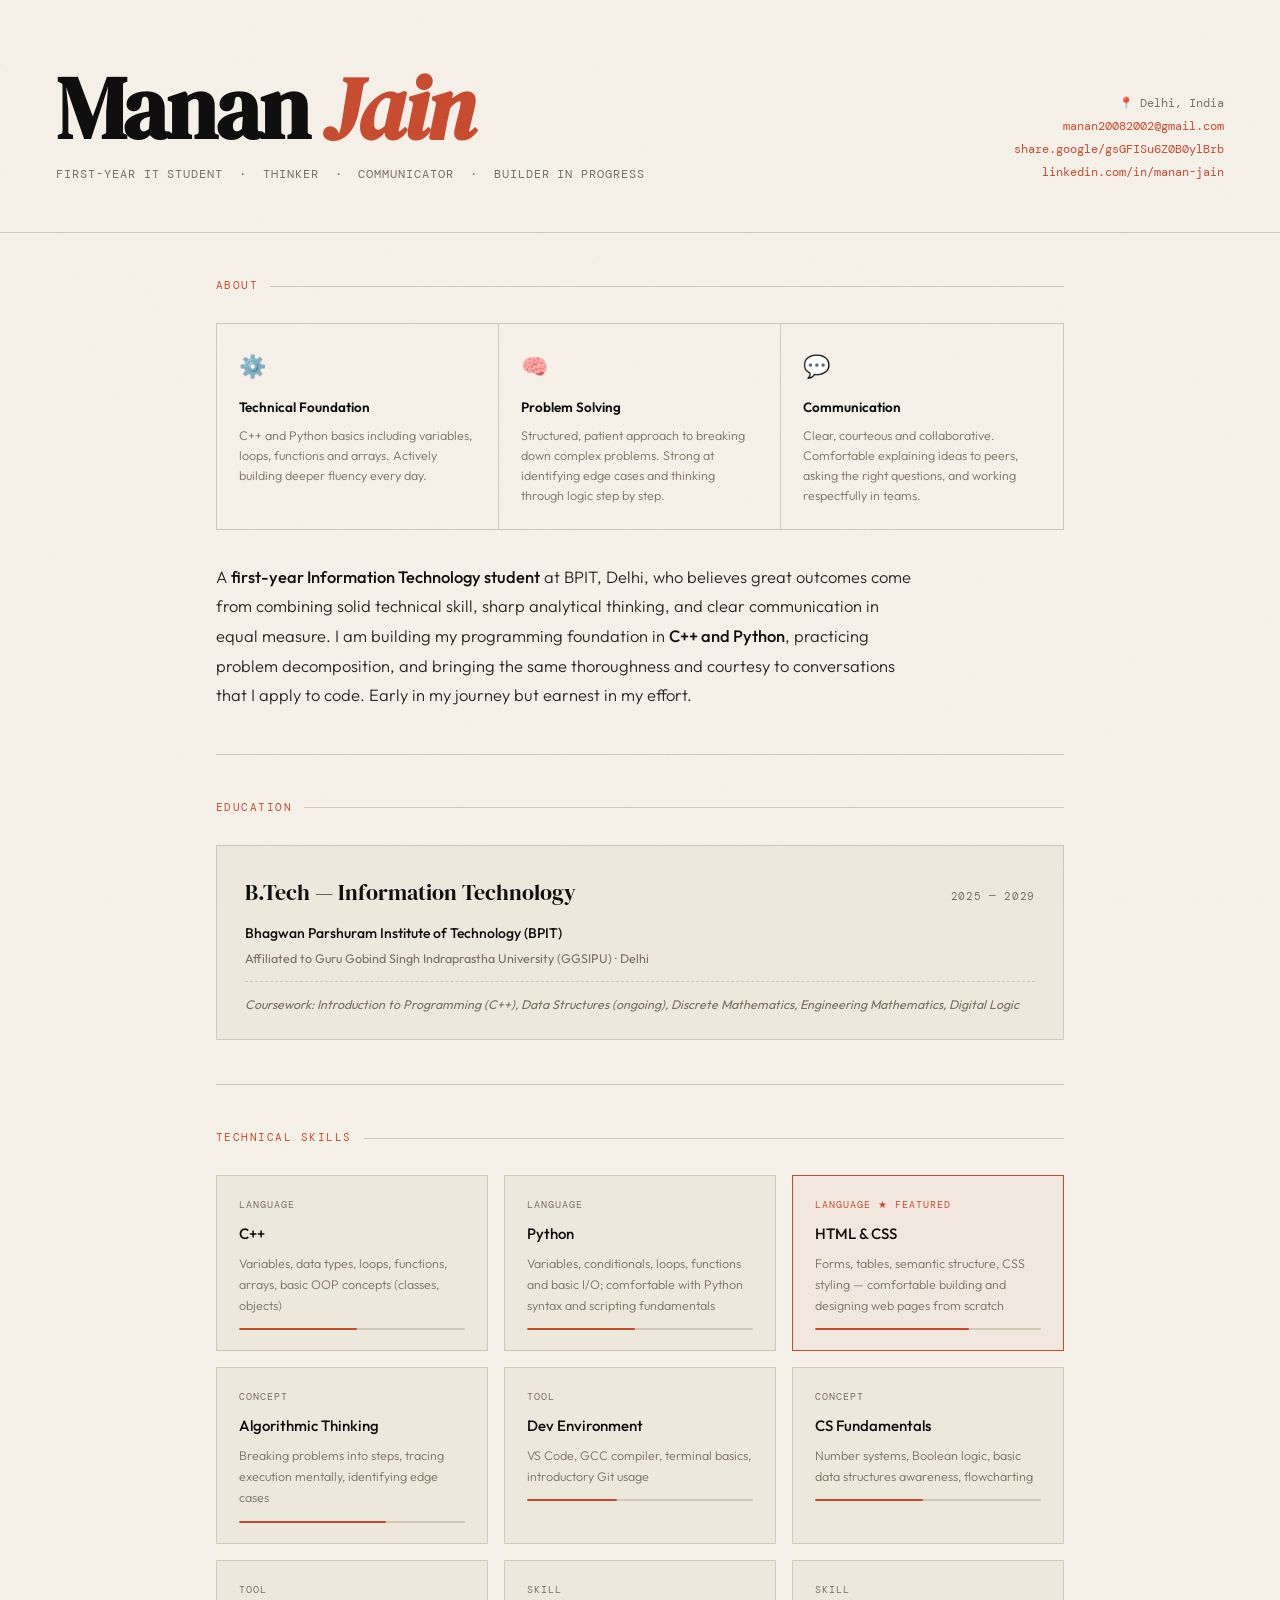
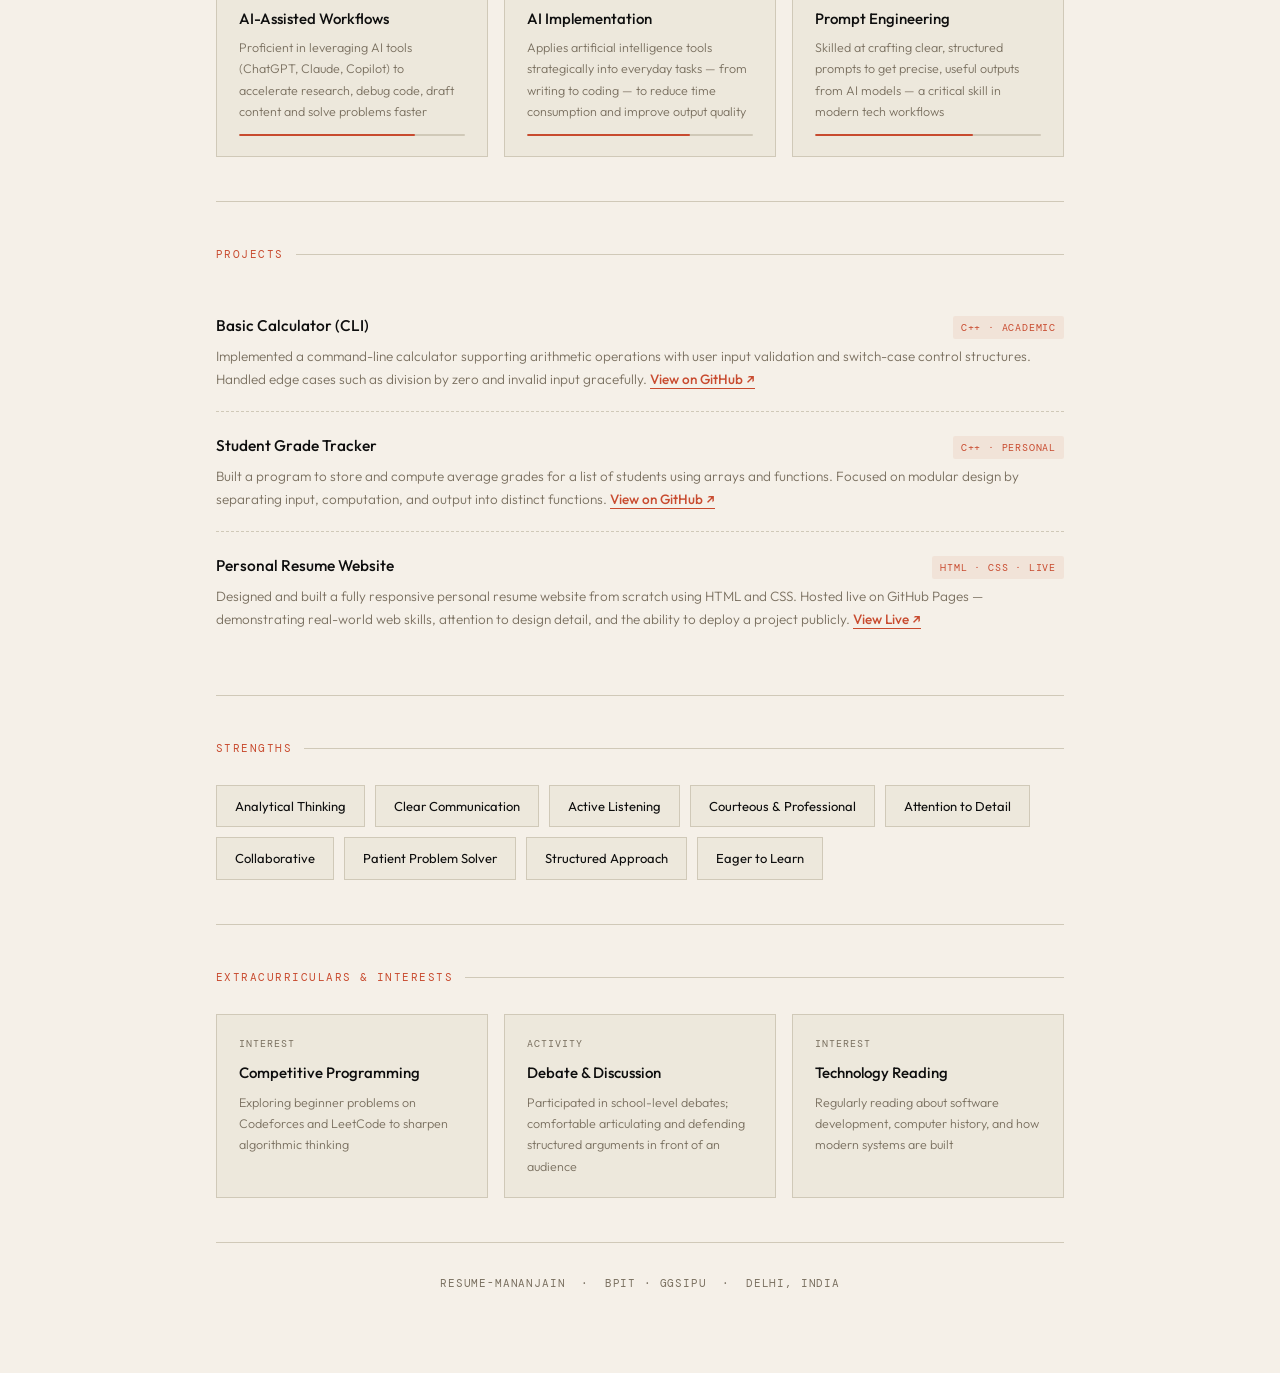
==== index.html @ 7d8a8462 "Rename Resume.html to index.html" ====
<!DOCTYPE html>
<html lang="en">
<head>
  <meta charset="UTF-8" />
  <meta name="viewport" content="width=device-width, initial-scale=1.0"/>
  <title>Manan Jain — Resume</title>
  <link href="https://fonts.googleapis.com/css2?family=DM+Serif+Display:ital@0;1&family=DM+Mono:wght@300;400;500&family=Outfit:wght@300;400;500;600&display=swap" rel="stylesheet"/>
  <style>
    :root {
      --ink: #0e0e0e;
      --paper: #f5f0e8;
      --cream: #ede8dc;
      --accent: #c84b2f;
      --muted: #7a7060;
      --line: #d0c9b8;
      --mono: 'DM Mono', monospace;
      --serif: 'DM Serif Display', serif;
      --sans: 'Outfit', sans-serif;
    }
 
    *, *::before, *::after { box-sizing: border-box; margin: 0; padding: 0; }
    html { scroll-behavior: smooth; }
 
    body {
      background: var(--paper);
      color: var(--ink);
      font-family: var(--sans);
      font-size: 15px;
      line-height: 1.7;
      min-height: 100vh;
    }
 
    body::before {
      content: '';
      position: fixed;
      inset: 0;
      background-image: url("data:image/svg+xml,%3Csvg viewBox='0 0 256 256' xmlns='http://www.w3.org/2000/svg'%3E%3Cfilter id='noise'%3E%3CfeTurbulence type='fractalNoise' baseFrequency='0.9' numOctaves='4' stitchTiles='stitch'/%3E%3C/filter%3E%3Crect width='100%25' height='100%25' filter='url(%23noise)' opacity='0.04'/%3E%3C/svg%3E");
      pointer-events: none;
      z-index: 9999;
      opacity: 0.4;
    }
 
    header {
      padding: 64px 56px 48px;
      border-bottom: 1.5px solid var(--line);
      display: grid;
      grid-template-columns: 1fr auto;
      align-items: end;
      gap: 24px;
      animation: fadeSlideUp 0.8s ease both;
    }
 
    .name-block h1 {
      font-family: var(--serif);
      font-size: clamp(3rem, 7vw, 5.5rem);
      line-height: 1;
      letter-spacing: -0.02em;
      color: var(--ink);
    }
 
    .name-block h1 em {
      font-style: italic;
      color: var(--accent);
    }
 
    .tagline {
      margin-top: 12px;
      font-family: var(--mono);
      font-size: 12px;
      color: var(--muted);
      letter-spacing: 0.08em;
      text-transform: uppercase;
    }
 
    .contact-block {
      text-align: right;
      font-family: var(--mono);
      font-size: 11.5px;
      color: var(--muted);
      line-height: 2;
    }
 
    .contact-block a {
      color: var(--accent);
      text-decoration: none;
      border-bottom: 1px solid transparent;
      transition: border-color 0.2s;
    }
 
    .contact-block a:hover { border-color: var(--accent); }
 
    .page {
      max-width: 960px;
      margin: 0 auto;
      padding: 0 56px 80px;
    }
 
    section {
      padding: 44px 0;
      border-bottom: 1px solid var(--line);
      animation: fadeSlideUp 0.8s ease both;
    }
 
    section:last-child { border-bottom: none; }
 
    .section-label {
      font-family: var(--mono);
      font-size: 10.5px;
      letter-spacing: 0.14em;
      text-transform: uppercase;
      color: var(--accent);
      margin-bottom: 28px;
      display: flex;
      align-items: center;
      gap: 12px;
    }
 
    .section-label::after {
      content: '';
      flex: 1;
      height: 1px;
      background: var(--line);
    }
 
    .pillars {
      display: grid;
      grid-template-columns: repeat(3, 1fr);
      gap: 0;
      border: 1px solid var(--line);
      margin-bottom: 32px;
    }
 
    .pillar {
      padding: 24px 22px;
      border-right: 1px solid var(--line);
    }
 
    .pillar:last-child { border-right: none; }
 
    .pillar-icon { font-size: 22px; margin-bottom: 10px; }
 
    .pillar-title {
      font-weight: 600;
      font-size: 13.5px;
      color: var(--ink);
      margin-bottom: 6px;
    }
 
    .pillar-desc {
      font-size: 12.5px;
      color: var(--muted);
      font-weight: 300;
      line-height: 1.6;
    }
 
    .about-text {
      font-size: 16.5px;
      line-height: 1.8;
      color: #2a2520;
      max-width: 700px;
      font-weight: 300;
    }
 
    .about-text strong {
      font-weight: 500;
      color: var(--ink);
    }
 
    .skills-grid {
      display: grid;
      grid-template-columns: repeat(auto-fill, minmax(210px, 1fr));
      gap: 16px;
    }
 
    .skill-card {
      background: var(--cream);
      border: 1px solid var(--line);
      padding: 20px 22px;
      transition: transform 0.2s, box-shadow 0.2s;
    }
 
    .skill-card:hover {
      transform: translateY(-3px);
      box-shadow: 0 8px 24px rgba(0,0,0,0.07);
    }
 
    .skill-card-label {
      font-family: var(--mono);
      font-size: 10px;
      letter-spacing: 0.1em;
      text-transform: uppercase;
      color: var(--muted);
      margin-bottom: 8px;
    }
 
    .skill-card-title {
      font-size: 15px;
      font-weight: 500;
      color: var(--ink);
    }
 
    .skill-card-desc {
      margin-top: 6px;
      font-size: 12.5px;
      color: var(--muted);
      font-weight: 300;
    }
 
    .skill-bar {
      margin-top: 12px;
      height: 2px;
      background: var(--line);
      border-radius: 2px;
      overflow: hidden;
    }
 
    .skill-bar-fill {
      height: 100%;
      background: var(--accent);
      border-radius: 2px;
      animation: growBar 1.2s cubic-bezier(0.4,0,0.2,1) both;
      animation-delay: 0.4s;
    }
 
    @keyframes growBar { from { width: 0; } }
 
    .edu-card {
      background: var(--cream);
      border: 1px solid var(--line);
      padding: 28px 28px 24px;
    }
 
    .edu-row {
      display: flex;
      justify-content: space-between;
      align-items: baseline;
      flex-wrap: wrap;
      gap: 8px;
    }
 
    .edu-degree {
      font-family: var(--serif);
      font-size: 1.4rem;
      color: var(--ink);
    }
 
    .edu-year {
      font-family: var(--mono);
      font-size: 11px;
      color: var(--muted);
      letter-spacing: 0.06em;
    }
 
    .edu-college {
      font-size: 14px;
      font-weight: 500;
      color: var(--ink);
      margin-top: 10px;
    }
 
    .edu-university {
      font-size: 12.5px;
      color: var(--muted);
      margin-top: 2px;
    }
 
    .edu-note {
      margin-top: 12px;
      font-size: 12.5px;
      color: var(--muted);
      font-style: italic;
      border-top: 1px dashed var(--line);
      padding-top: 12px;
    }
 
    .project-item {
      padding: 20px 0;
      border-bottom: 1px dashed var(--line);
    }
 
    .project-item:last-child { border-bottom: none; }
 
    .project-header {
      display: flex;
      justify-content: space-between;
      align-items: baseline;
      gap: 12px;
      flex-wrap: wrap;
    }
 
    .project-name {
      font-weight: 500;
      font-size: 15.5px;
      color: var(--ink);
    }
 
    .project-tag {
      font-family: var(--mono);
      font-size: 10px;
      letter-spacing: 0.08em;
      text-transform: uppercase;
      color: var(--accent);
      background: rgba(200,75,47,0.08);
      padding: 3px 8px;
      border-radius: 2px;
    }
 
    .project-desc {
      margin-top: 6px;
      font-size: 13.5px;
      color: var(--muted);
      font-weight: 300;
    }
 
    .traits-list {
      display: flex;
      flex-wrap: wrap;
      gap: 10px;
    }
 
    .trait {
      padding: 9px 18px;
      border: 1px solid var(--line);
      font-size: 13px;
      color: var(--ink);
      font-weight: 400;
      background: var(--cream);
      transition: background 0.2s, color 0.2s;
      cursor: default;
    }
 
    .trait:hover {
      background: var(--accent);
      color: var(--paper);
      border-color: var(--accent);
    }
 
    footer {
      text-align: center;
      padding: 32px 0 0;
      font-family: var(--mono);
      font-size: 10.5px;
      letter-spacing: 0.08em;
      text-transform: uppercase;
      color: var(--muted);
    }
 
    @keyframes fadeSlideUp {
      from { opacity: 0; transform: translateY(20px); }
      to   { opacity: 1; transform: translateY(0); }
    }
 
    section:nth-child(1) { animation-delay: 0.1s; }
    section:nth-child(2) { animation-delay: 0.2s; }
    section:nth-child(3) { animation-delay: 0.3s; }
    section:nth-child(4) { animation-delay: 0.4s; }
    section:nth-child(5) { animation-delay: 0.5s; }
    section:nth-child(6) { animation-delay: 0.6s; }
 
    @media print { body::before { display: none; } }
 
    @media (max-width: 700px) {
      header, .page { padding-left: 24px; padding-right: 24px; }
      header { grid-template-columns: 1fr; }
      .contact-block { text-align: left; }
      .pillars { grid-template-columns: 1fr; }
      .pillar { border-right: none; border-bottom: 1px solid var(--line); }
      .pillar:last-child { border-bottom: none; }
    }
  </style>
</head>
<body>
 
<header>
  <div class="name-block">
    <h1>Manan <em>Jain</em></h1>
    <p class="tagline">First-Year IT Student &nbsp;&middot;&nbsp; Thinker &nbsp;&middot;&nbsp; Communicator &nbsp;&middot;&nbsp; Builder in Progress</p>
  </div>
  <div class="contact-block">
    <div>&#128205; Delhi, India</div>
    <div><a href="mailto:manan20082002@gmail.com">manan20082002@gmail.com</a></div>
    <div><a href="https://share.google/gsGFISu6Z0B0ylBrb" target="_blank">share.google/gsGFISu6Z0B0ylBrb</a></div>
    <div><a href="https://www.linkedin.com/in/manan-jain-89a12937b?utm_source=share&utm_campaign=share_via&utm_content=profile&utm_medium=android_app" target="_blank">linkedin.com/in/manan-jain</a></div>
  </div>
</header>
 
<div class="page">
 
  <!-- About -->
  <section>
    <div class="section-label">About</div>
    <div class="pillars">
      <div class="pillar">
        <div class="pillar-icon">&#9881;&#65039;</div>
        <div class="pillar-title">Technical Foundation</div>
        <div class="pillar-desc">C++ and Python basics including variables, loops, functions and arrays. Actively building deeper fluency every day.</div>
      </div>
      <div class="pillar">
        <div class="pillar-icon">&#129504;</div>
        <div class="pillar-title">Problem Solving</div>
        <div class="pillar-desc">Structured, patient approach to breaking down complex problems. Strong at identifying edge cases and thinking through logic step by step.</div>
      </div>
      <div class="pillar">
        <div class="pillar-icon">&#128172;</div>
        <div class="pillar-title">Communication</div>
        <div class="pillar-desc">Clear, courteous and collaborative. Comfortable explaining ideas to peers, asking the right questions, and working respectfully in teams.</div>
      </div>
    </div>
    <p class="about-text">
      A <strong>first-year Information Technology student</strong> at BPIT, Delhi, who believes great outcomes come from combining solid technical skill, sharp analytical thinking, and clear communication in equal measure. I am building my programming foundation in <strong>C++ and Python</strong>, practicing problem decomposition, and bringing the same thoroughness and courtesy to conversations that I apply to code. Early in my journey but earnest in my effort.
    </p>
  </section>
 
  <!-- Education -->
  <section>
    <div class="section-label">Education</div>
    <div class="edu-card">
      <div class="edu-row">
        <div class="edu-degree">B.Tech &mdash; Information Technology</div>
        <div class="edu-year">2025 &mdash; 2029</div>
      </div>
      <div class="edu-college">Bhagwan Parshuram Institute of Technology (BPIT)</div>
      <div class="edu-university">Affiliated to Guru Gobind Singh Indraprastha University (GGSIPU) &middot; Delhi</div>
      <div class="edu-note">Coursework: Introduction to Programming (C++), Data Structures (ongoing), Discrete Mathematics, Engineering Mathematics, Digital Logic</div>
    </div>
  </section>
 
  <!-- Technical Skills -->
  <section>
    <div class="section-label">Technical Skills</div>
    <div class="skills-grid">
      <div class="skill-card">
        <div class="skill-card-label">Language</div>
        <div class="skill-card-title">C++</div>
        <div class="skill-card-desc">Variables, data types, loops, functions, arrays, basic OOP concepts (classes, objects)</div>
        <div class="skill-bar"><div class="skill-bar-fill" style="width:52%"></div></div>
      </div>
      <div class="skill-card">
        <div class="skill-card-label">Language</div>
        <div class="skill-card-title">Python</div>
        <div class="skill-card-desc">Variables, conditionals, loops, functions and basic I/O; comfortable with Python syntax and scripting fundamentals</div>
        <div class="skill-bar"><div class="skill-bar-fill" style="width:48%"></div></div>
      </div>
      <div class="skill-card" style="border-color: var(--accent); background: rgba(200,75,47,0.05);">
        <div class="skill-card-label" style="color: var(--accent);">Language ★ Featured</div>
        <div class="skill-card-title">HTML &amp; CSS</div>
        <div class="skill-card-desc">Forms, tables, semantic structure, CSS styling — comfortable building and designing web pages from scratch</div>
        <div class="skill-bar"><div class="skill-bar-fill" style="width:68%"></div></div>
      </div>
      <div class="skill-card">
        <div class="skill-card-label">Concept</div>
        <div class="skill-card-title">Algorithmic Thinking</div>
        <div class="skill-card-desc">Breaking problems into steps, tracing execution mentally, identifying edge cases</div>
        <div class="skill-bar"><div class="skill-bar-fill" style="width:65%"></div></div>
      </div>
      <div class="skill-card">
        <div class="skill-card-label">Tool</div>
        <div class="skill-card-title">Dev Environment</div>
        <div class="skill-card-desc">VS Code, GCC compiler, terminal basics, introductory Git usage</div>
        <div class="skill-bar"><div class="skill-bar-fill" style="width:40%"></div></div>
      </div>
      <div class="skill-card">
        <div class="skill-card-label">Concept</div>
        <div class="skill-card-title">CS Fundamentals</div>
        <div class="skill-card-desc">Number systems, Boolean logic, basic data structures awareness, flowcharting</div>
        <div class="skill-bar"><div class="skill-bar-fill" style="width:48%"></div></div>
      </div>
      <div class="skill-card">
        <div class="skill-card-label">Tool</div>
        <div class="skill-card-title">AI-Assisted Workflows</div>
        <div class="skill-card-desc">Proficient in leveraging AI tools (ChatGPT, Claude, Copilot) to accelerate research, debug code, draft content and solve problems faster</div>
        <div class="skill-bar"><div class="skill-bar-fill" style="width:78%"></div></div>
      </div>
      <div class="skill-card">
        <div class="skill-card-label">Skill</div>
        <div class="skill-card-title">AI Implementation</div>
        <div class="skill-card-desc">Applies artificial intelligence tools strategically into everyday tasks — from writing to coding — to reduce time consumption and improve output quality</div>
        <div class="skill-bar"><div class="skill-bar-fill" style="width:72%"></div></div>
      </div>
      <div class="skill-card">
        <div class="skill-card-label">Skill</div>
        <div class="skill-card-title">Prompt Engineering</div>
        <div class="skill-card-desc">Skilled at crafting clear, structured prompts to get precise, useful outputs from AI models — a critical skill in modern tech workflows</div>
        <div class="skill-bar"><div class="skill-bar-fill" style="width:70%"></div></div>
      </div>
    </div>
  </section>
 
  <!-- Projects -->
  <section>
    <div class="section-label">Projects</div>
 
    <div class="project-item">
      <div class="project-header">
        <span class="project-name">Basic Calculator (CLI)</span>
        <span class="project-tag">C++ &middot; Academic</span>
      </div>
      <div class="project-desc">Implemented a command-line calculator supporting arithmetic operations with user input validation and switch-case control structures. Handled edge cases such as division by zero and invalid input gracefully. <a href="https://github.com/Manajain20/Basic-Calculator" target="_blank" style="color: var(--accent); text-decoration: none; border-bottom: 1px solid var(--accent); font-weight: 500;">View on GitHub &#8599;</a></div>
    </div>
 
    <div class="project-item">
      <div class="project-header">
        <span class="project-name">Student Grade Tracker</span>
        <span class="project-tag">C++ &middot; Personal</span>
      </div>
      <div class="project-desc">Built a program to store and compute average grades for a list of students using arrays and functions. Focused on modular design by separating input, computation, and output into distinct functions. <a href="https://github.com/Manajain20/Student-Grade-Tracker" target="_blank" style="color: var(--accent); text-decoration: none; border-bottom: 1px solid var(--accent); font-weight: 500;">View on GitHub &#8599;</a></div>
    </div>
 
    <div class="project-item">
      <div class="project-header">
        <span class="project-name">Personal Resume Website</span>
        <span class="project-tag">HTML &middot; CSS &middot; Live</span>
      </div>
      <div class="project-desc">Designed and built a fully responsive personal resume website from scratch using HTML and CSS. Hosted live on GitHub Pages — demonstrating real-world web skills, attention to design detail, and the ability to deploy a project publicly. <a href="https://manajain20.github.io/RESUME-MANAN-JAIN/resume-MananJain.html" target="_blank" style="color: var(--accent); text-decoration: none; border-bottom: 1px solid var(--accent); font-weight: 500;">View Live &#8599;</a></div>
    </div>
  </section>
 
  <!-- Strengths -->
  <section>
    <div class="section-label">Strengths</div>
    <div class="traits-list">
      <div class="trait">Analytical Thinking</div>
      <div class="trait">Clear Communication</div>
      <div class="trait">Active Listening</div>
      <div class="trait">Courteous &amp; Professional</div>
      <div class="trait">Attention to Detail</div>
      <div class="trait">Collaborative</div>
      <div class="trait">Patient Problem Solver</div>
      <div class="trait">Structured Approach</div>
      <div class="trait">Eager to Learn</div>
    </div>
  </section>
 
  <!-- Extracurriculars -->
  <section>
    <div class="section-label">Extracurriculars &amp; Interests</div>
    <div class="skills-grid">
      <div class="skill-card">
        <div class="skill-card-label">Interest</div>
        <div class="skill-card-title">Competitive Programming</div>
        <div class="skill-card-desc">Exploring beginner problems on Codeforces and LeetCode to sharpen algorithmic thinking</div>
      </div>
      <div class="skill-card">
        <div class="skill-card-label">Activity</div>
        <div class="skill-card-title">Debate &amp; Discussion</div>
        <div class="skill-card-desc">Participated in school-level debates; comfortable articulating and defending structured arguments in front of an audience</div>
      </div>
      <div class="skill-card">
        <div class="skill-card-label">Interest</div>
        <div class="skill-card-title">Technology Reading</div>
        <div class="skill-card-desc">Regularly reading about software development, computer history, and how modern systems are built</div>
      </div>
    </div>
  </section>
 
  <footer>
    resume-MananJain &nbsp;&middot;&nbsp; BPIT &middot; GGSIPU &nbsp;&middot;&nbsp; Delhi, India
  </footer>
 
</div>
</body>
</html>
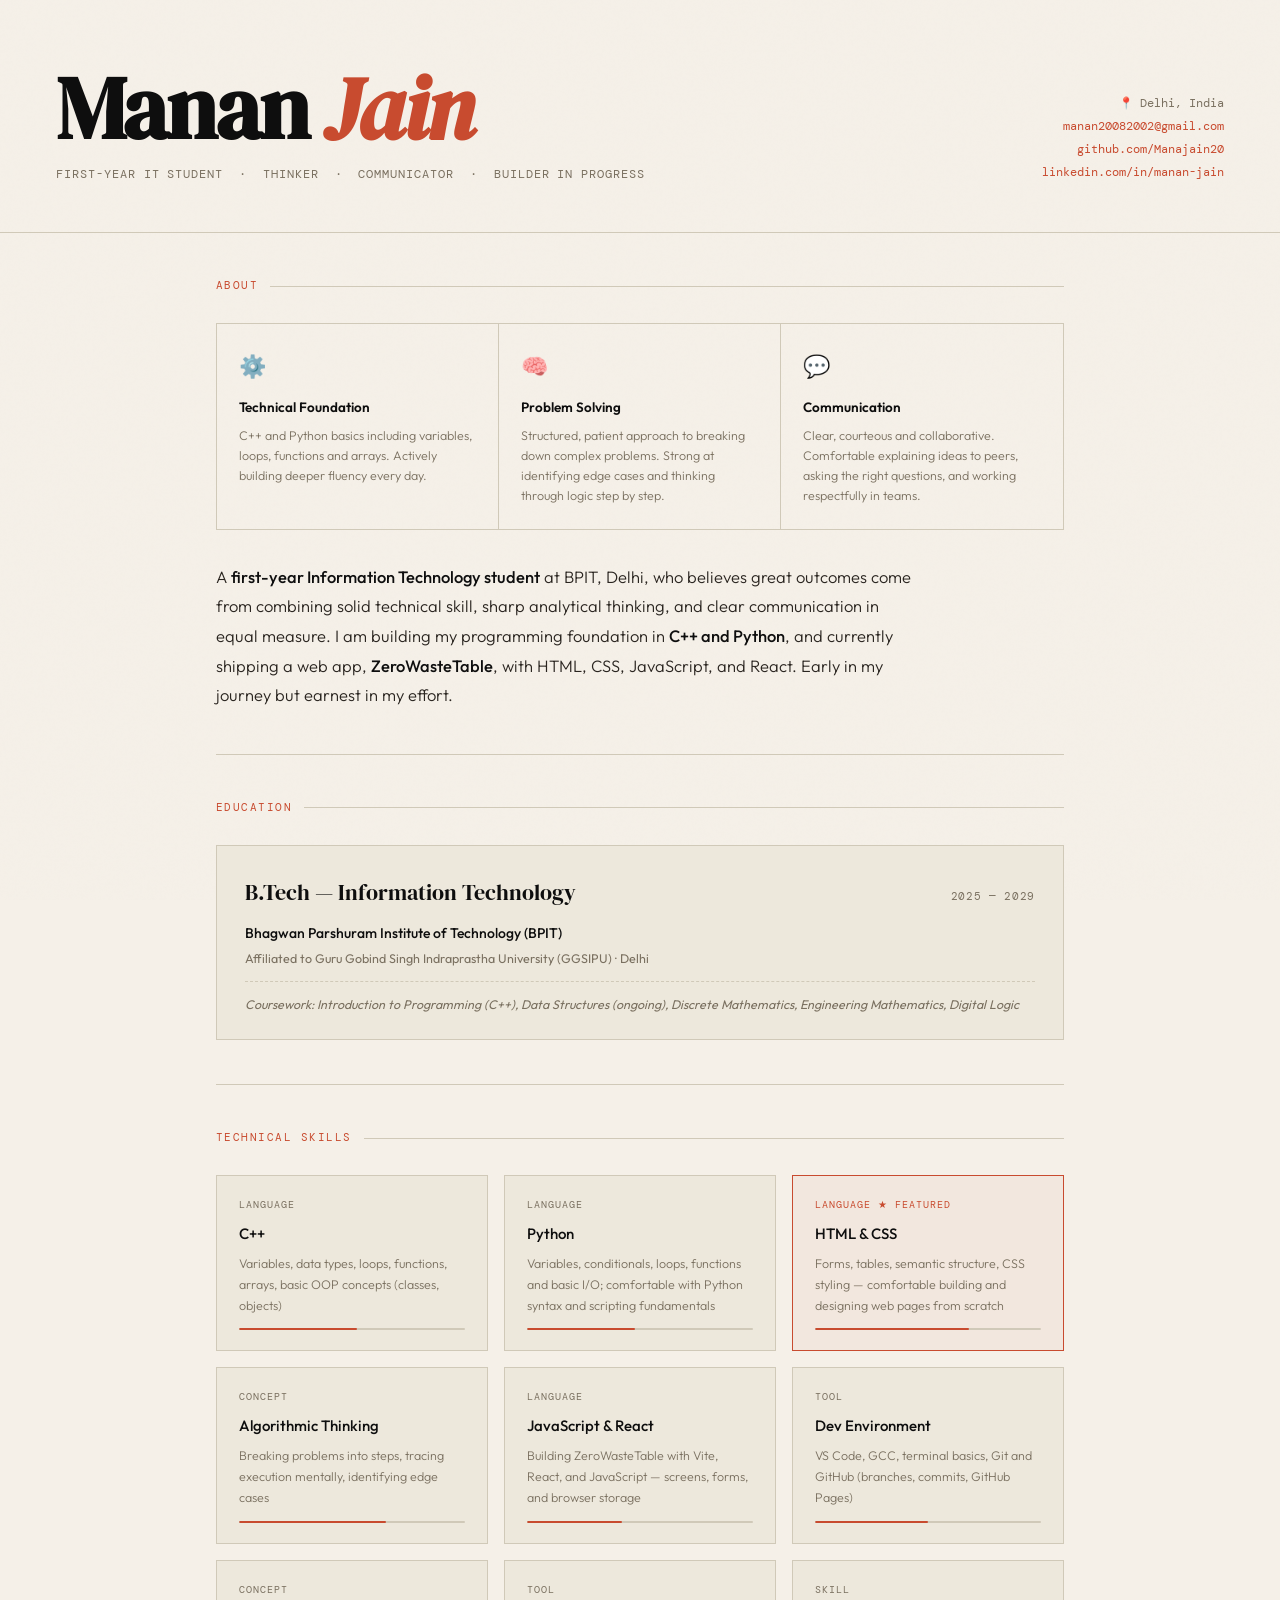
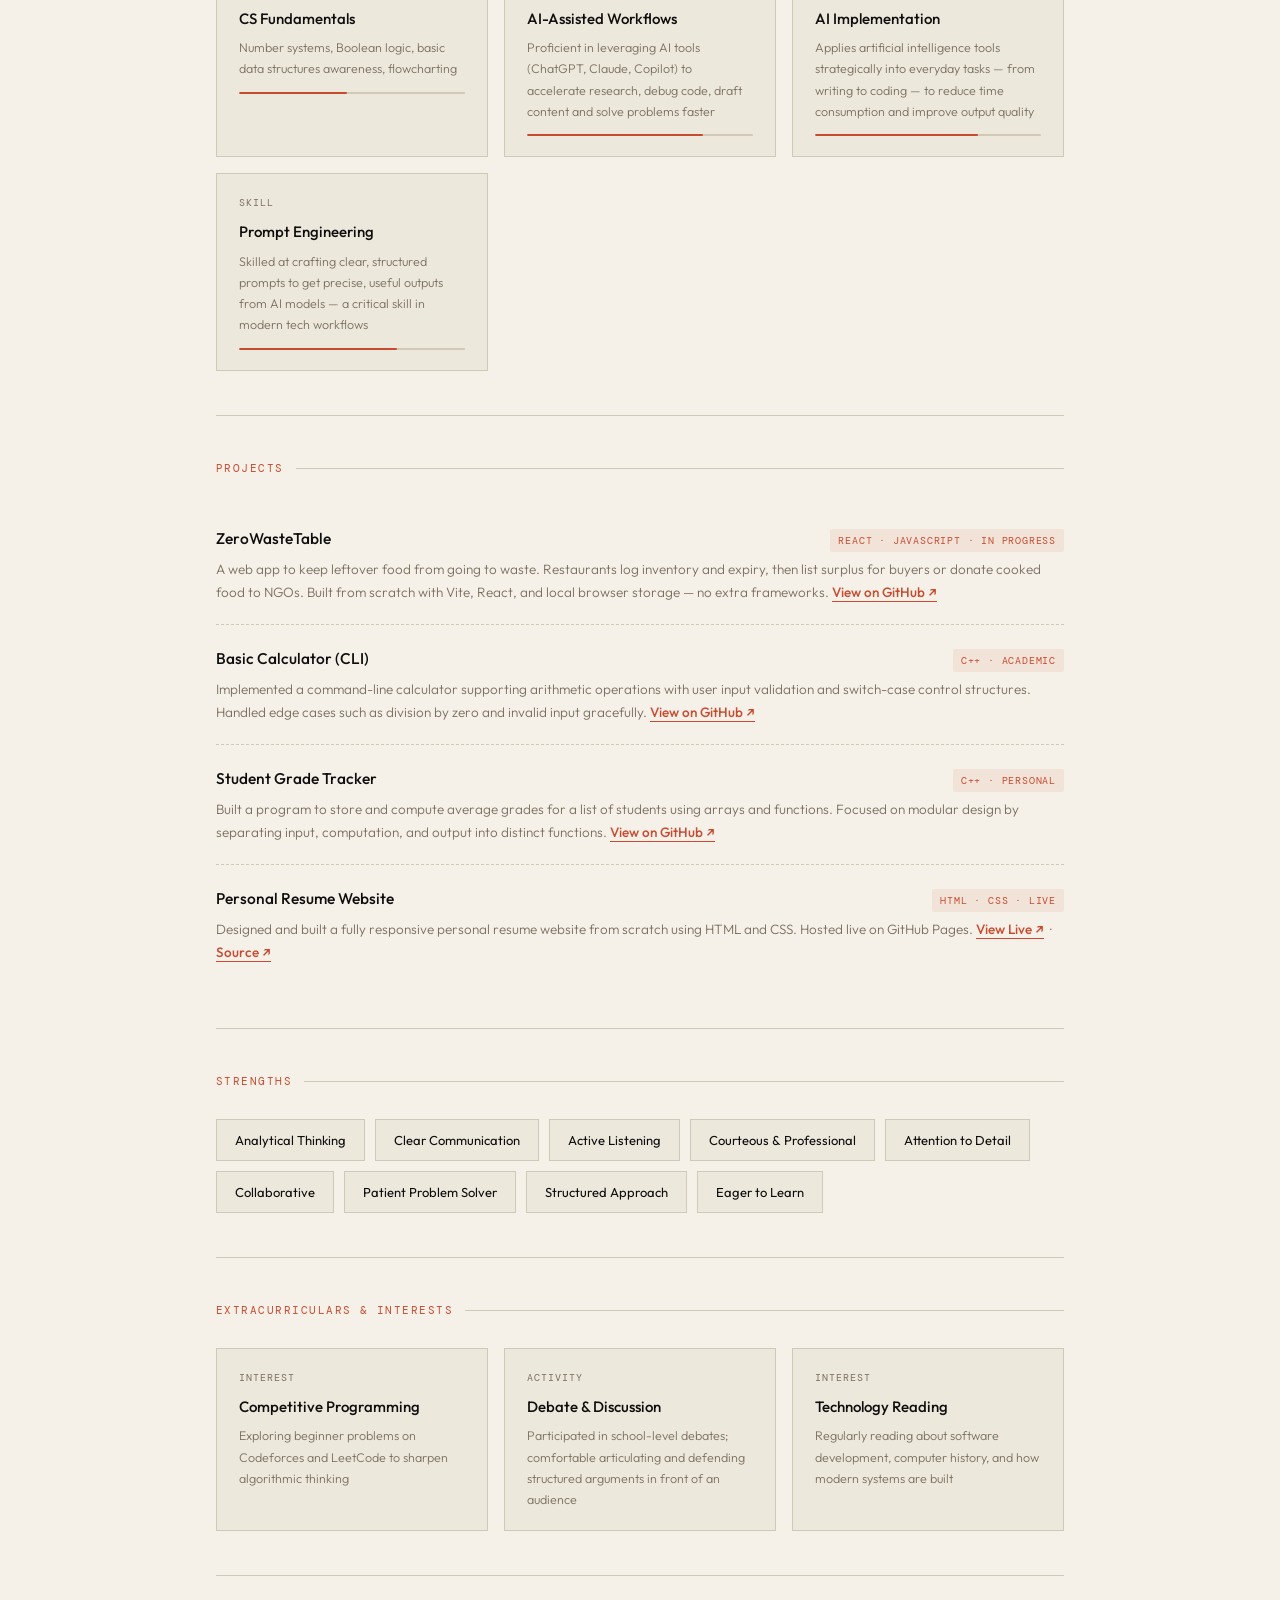
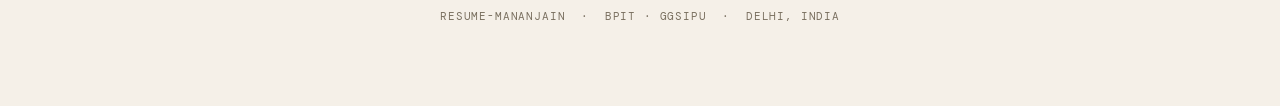
==== commit 7e2f62ad: "Move styles into styles.css and update resume content. Split CSS from HTML, add ZeroWasteTable, and " ====
--- a/index.html
+++ b/index.html
@@ -5,369 +5,8 @@
   <meta name="viewport" content="width=device-width, initial-scale=1.0"/>
   <title>Manan Jain — Resume</title>
   <link href="https://fonts.googleapis.com/css2?family=DM+Serif+Display:ital@0;1&family=DM+Mono:wght@300;400;500&family=Outfit:wght@300;400;500;600&display=swap" rel="stylesheet"/>
-  <style>
-    :root {
-      --ink: #0e0e0e;
-      --paper: #f5f0e8;
-      --cream: #ede8dc;
-      --accent: #c84b2f;
-      --muted: #7a7060;
-      --line: #d0c9b8;
-      --mono: 'DM Mono', monospace;
-      --serif: 'DM Serif Display', serif;
-      --sans: 'Outfit', sans-serif;
-    }
- 
-    *, *::before, *::after { box-sizing: border-box; margin: 0; padding: 0; }
-    html { scroll-behavior: smooth; }
- 
-    body {
-      background: var(--paper);
-      color: var(--ink);
-      font-family: var(--sans);
-      font-size: 15px;
-      line-height: 1.7;
-      min-height: 100vh;
-    }
- 
-    body::before {
-      content: '';
-      position: fixed;
-      inset: 0;
-      background-image: url("data:image/svg+xml,%3Csvg viewBox='0 0 256 256' xmlns='http://www.w3.org/2000/svg'%3E%3Cfilter id='noise'%3E%3CfeTurbulence type='fractalNoise' baseFrequency='0.9' numOctaves='4' stitchTiles='stitch'/%3E%3C/filter%3E%3Crect width='100%25' height='100%25' filter='url(%23noise)' opacity='0.04'/%3E%3C/svg%3E");
-      pointer-events: none;
-      z-index: 9999;
-      opacity: 0.4;
-    }
- 
-    header {
-      padding: 64px 56px 48px;
-      border-bottom: 1.5px solid var(--line);
-      display: grid;
-      grid-template-columns: 1fr auto;
-      align-items: end;
-      gap: 24px;
-      animation: fadeSlideUp 0.8s ease both;
-    }
- 
-    .name-block h1 {
-      font-family: var(--serif);
-      font-size: clamp(3rem, 7vw, 5.5rem);
-      line-height: 1;
-      letter-spacing: -0.02em;
-      color: var(--ink);
-    }
- 
-    .name-block h1 em {
-      font-style: italic;
-      color: var(--accent);
-    }
- 
-    .tagline {
-      margin-top: 12px;
-      font-family: var(--mono);
-      font-size: 12px;
-      color: var(--muted);
-      letter-spacing: 0.08em;
-      text-transform: uppercase;
-    }
- 
-    .contact-block {
-      text-align: right;
-      font-family: var(--mono);
-      font-size: 11.5px;
-      color: var(--muted);
-      line-height: 2;
-    }
- 
-    .contact-block a {
-      color: var(--accent);
-      text-decoration: none;
-      border-bottom: 1px solid transparent;
-      transition: border-color 0.2s;
-    }
- 
-    .contact-block a:hover { border-color: var(--accent); }
- 
-    .page {
-      max-width: 960px;
-      margin: 0 auto;
-      padding: 0 56px 80px;
-    }
- 
-    section {
-      padding: 44px 0;
-      border-bottom: 1px solid var(--line);
-      animation: fadeSlideUp 0.8s ease both;
-    }
- 
-    section:last-child { border-bottom: none; }
- 
-    .section-label {
-      font-family: var(--mono);
-      font-size: 10.5px;
-      letter-spacing: 0.14em;
-      text-transform: uppercase;
-      color: var(--accent);
-      margin-bottom: 28px;
-      display: flex;
-      align-items: center;
-      gap: 12px;
-    }
- 
-    .section-label::after {
-      content: '';
-      flex: 1;
-      height: 1px;
-      background: var(--line);
-    }
- 
-    .pillars {
-      display: grid;
-      grid-template-columns: repeat(3, 1fr);
-      gap: 0;
-      border: 1px solid var(--line);
-      margin-bottom: 32px;
-    }
- 
-    .pillar {
-      padding: 24px 22px;
-      border-right: 1px solid var(--line);
-    }
- 
-    .pillar:last-child { border-right: none; }
- 
-    .pillar-icon { font-size: 22px; margin-bottom: 10px; }
- 
-    .pillar-title {
-      font-weight: 600;
-      font-size: 13.5px;
-      color: var(--ink);
-      margin-bottom: 6px;
-    }
- 
-    .pillar-desc {
-      font-size: 12.5px;
-      color: var(--muted);
-      font-weight: 300;
-      line-height: 1.6;
-    }
- 
-    .about-text {
-      font-size: 16.5px;
-      line-height: 1.8;
-      color: #2a2520;
-      max-width: 700px;
-      font-weight: 300;
-    }
- 
-    .about-text strong {
-      font-weight: 500;
-      color: var(--ink);
-    }
- 
-    .skills-grid {
-      display: grid;
-      grid-template-columns: repeat(auto-fill, minmax(210px, 1fr));
-      gap: 16px;
-    }
- 
-    .skill-card {
-      background: var(--cream);
-      border: 1px solid var(--line);
-      padding: 20px 22px;
-      transition: transform 0.2s, box-shadow 0.2s;
-    }
- 
-    .skill-card:hover {
-      transform: translateY(-3px);
-      box-shadow: 0 8px 24px rgba(0,0,0,0.07);
-    }
- 
-    .skill-card-label {
-      font-family: var(--mono);
-      font-size: 10px;
-      letter-spacing: 0.1em;
-      text-transform: uppercase;
-      color: var(--muted);
-      margin-bottom: 8px;
-    }
- 
-    .skill-card-title {
-      font-size: 15px;
-      font-weight: 500;
-      color: var(--ink);
-    }
- 
-    .skill-card-desc {
-      margin-top: 6px;
-      font-size: 12.5px;
-      color: var(--muted);
-      font-weight: 300;
-    }
- 
-    .skill-bar {
-      margin-top: 12px;
-      height: 2px;
-      background: var(--line);
-      border-radius: 2px;
-      overflow: hidden;
-    }
- 
-    .skill-bar-fill {
-      height: 100%;
-      background: var(--accent);
-      border-radius: 2px;
-      animation: growBar 1.2s cubic-bezier(0.4,0,0.2,1) both;
-      animation-delay: 0.4s;
-    }
- 
-    @keyframes growBar { from { width: 0; } }
- 
-    .edu-card {
-      background: var(--cream);
-      border: 1px solid var(--line);
-      padding: 28px 28px 24px;
-    }
- 
-    .edu-row {
-      display: flex;
-      justify-content: space-between;
-      align-items: baseline;
-      flex-wrap: wrap;
-      gap: 8px;
-    }
- 
-    .edu-degree {
-      font-family: var(--serif);
-      font-size: 1.4rem;
-      color: var(--ink);
-    }
- 
-    .edu-year {
-      font-family: var(--mono);
-      font-size: 11px;
-      color: var(--muted);
-      letter-spacing: 0.06em;
-    }
- 
-    .edu-college {
-      font-size: 14px;
-      font-weight: 500;
-      color: var(--ink);
-      margin-top: 10px;
-    }
- 
-    .edu-university {
-      font-size: 12.5px;
-      color: var(--muted);
-      margin-top: 2px;
-    }
- 
-    .edu-note {
-      margin-top: 12px;
-      font-size: 12.5px;
-      color: var(--muted);
-      font-style: italic;
-      border-top: 1px dashed var(--line);
-      padding-top: 12px;
-    }
- 
-    .project-item {
-      padding: 20px 0;
-      border-bottom: 1px dashed var(--line);
-    }
- 
-    .project-item:last-child { border-bottom: none; }
- 
-    .project-header {
-      display: flex;
-      justify-content: space-between;
-      align-items: baseline;
-      gap: 12px;
-      flex-wrap: wrap;
-    }
- 
-    .project-name {
-      font-weight: 500;
-      font-size: 15.5px;
-      color: var(--ink);
-    }
- 
-    .project-tag {
-      font-family: var(--mono);
-      font-size: 10px;
-      letter-spacing: 0.08em;
-      text-transform: uppercase;
-      color: var(--accent);
-      background: rgba(200,75,47,0.08);
-      padding: 3px 8px;
-      border-radius: 2px;
-    }
- 
-    .project-desc {
-      margin-top: 6px;
-      font-size: 13.5px;
-      color: var(--muted);
-      font-weight: 300;
-    }
- 
-    .traits-list {
-      display: flex;
-      flex-wrap: wrap;
-      gap: 10px;
-    }
- 
-    .trait {
-      padding: 9px 18px;
-      border: 1px solid var(--line);
-      font-size: 13px;
-      color: var(--ink);
-      font-weight: 400;
-      background: var(--cream);
-      transition: background 0.2s, color 0.2s;
-      cursor: default;
-    }
- 
-    .trait:hover {
-      background: var(--accent);
-      color: var(--paper);
-      border-color: var(--accent);
-    }
- 
-    footer {
-      text-align: center;
-      padding: 32px 0 0;
-      font-family: var(--mono);
-      font-size: 10.5px;
-      letter-spacing: 0.08em;
-      text-transform: uppercase;
-      color: var(--muted);
-    }
- 
-    @keyframes fadeSlideUp {
-      from { opacity: 0; transform: translateY(20px); }
-      to   { opacity: 1; transform: translateY(0); }
-    }
- 
-    section:nth-child(1) { animation-delay: 0.1s; }
-    section:nth-child(2) { animation-delay: 0.2s; }
-    section:nth-child(3) { animation-delay: 0.3s; }
-    section:nth-child(4) { animation-delay: 0.4s; }
-    section:nth-child(5) { animation-delay: 0.5s; }
-    section:nth-child(6) { animation-delay: 0.6s; }
- 
-    @media print { body::before { display: none; } }
- 
-    @media (max-width: 700px) {
-      header, .page { padding-left: 24px; padding-right: 24px; }
-      header { grid-template-columns: 1fr; }
-      .contact-block { text-align: left; }
-      .pillars { grid-template-columns: 1fr; }
-      .pillar { border-right: none; border-bottom: 1px solid var(--line); }
-      .pillar:last-child { border-bottom: none; }
-    }
-  </style>
+  <link rel="stylesheet" href="styles.css"/>
+
 </head>
 <body>
  
@@ -379,8 +18,8 @@
   <div class="contact-block">
     <div>&#128205; Delhi, India</div>
     <div><a href="mailto:manan20082002@gmail.com">manan20082002@gmail.com</a></div>
-    <div><a href="https://share.google/gsGFISu6Z0B0ylBrb" target="_blank">share.google/gsGFISu6Z0B0ylBrb</a></div>
-    <div><a href="https://www.linkedin.com/in/manan-jain-89a12937b?utm_source=share&utm_campaign=share_via&utm_content=profile&utm_medium=android_app" target="_blank">linkedin.com/in/manan-jain</a></div>
+    <div><a href="https://github.com/Manajain20" target="_blank" rel="noopener">github.com/Manajain20</a></div>
+    <div><a href="https://www.linkedin.com/in/manan-jain-89a12937b" target="_blank" rel="noopener">linkedin.com/in/manan-jain</a></div>
   </div>
 </header>
  
@@ -407,7 +46,7 @@
       </div>
     </div>
     <p class="about-text">
-      A <strong>first-year Information Technology student</strong> at BPIT, Delhi, who believes great outcomes come from combining solid technical skill, sharp analytical thinking, and clear communication in equal measure. I am building my programming foundation in <strong>C++ and Python</strong>, practicing problem decomposition, and bringing the same thoroughness and courtesy to conversations that I apply to code. Early in my journey but earnest in my effort.
+      A <strong>first-year Information Technology student</strong> at BPIT, Delhi, who believes great outcomes come from combining solid technical skill, sharp analytical thinking, and clear communication in equal measure. I am building my programming foundation in <strong>C++ and Python</strong>, and currently shipping a web app, <strong>ZeroWasteTable</strong>, with HTML, CSS, JavaScript, and React. Early in my journey but earnest in my effort.
     </p>
   </section>
  
@@ -454,10 +93,16 @@
         <div class="skill-bar"><div class="skill-bar-fill" style="width:65%"></div></div>
       </div>
       <div class="skill-card">
+        <div class="skill-card-label">Language</div>
+        <div class="skill-card-title">JavaScript &amp; React</div>
+        <div class="skill-card-desc">Building ZeroWasteTable with Vite, React, and JavaScript — screens, forms, and browser storage</div>
+        <div class="skill-bar"><div class="skill-bar-fill" style="width:42%"></div></div>
+      </div>
+      <div class="skill-card">
         <div class="skill-card-label">Tool</div>
         <div class="skill-card-title">Dev Environment</div>
-        <div class="skill-card-desc">VS Code, GCC compiler, terminal basics, introductory Git usage</div>
-        <div class="skill-bar"><div class="skill-bar-fill" style="width:40%"></div></div>
+        <div class="skill-card-desc">VS Code, GCC, terminal basics, Git and GitHub (branches, commits, GitHub Pages)</div>
+        <div class="skill-bar"><div class="skill-bar-fill" style="width:50%"></div></div>
       </div>
       <div class="skill-card">
         <div class="skill-card-label">Concept</div>
@@ -489,13 +134,21 @@
   <!-- Projects -->
   <section>
     <div class="section-label">Projects</div>
+
+    <div class="project-item">
+      <div class="project-header">
+        <span class="project-name">ZeroWasteTable</span>
+        <span class="project-tag">React &middot; JavaScript &middot; In progress</span>
+      </div>
+      <div class="project-desc">A web app to keep leftover food from going to waste. Restaurants log inventory and expiry, then list surplus for buyers or donate cooked food to NGOs. Built from scratch with Vite, React, and local browser storage — no extra frameworks. <a href="https://github.com/Manajain20/ZeroWasteTable" target="_blank" rel="noopener">View on GitHub &#8599;</a></div>
+    </div>
  
     <div class="project-item">
       <div class="project-header">
         <span class="project-name">Basic Calculator (CLI)</span>
         <span class="project-tag">C++ &middot; Academic</span>
       </div>
-      <div class="project-desc">Implemented a command-line calculator supporting arithmetic operations with user input validation and switch-case control structures. Handled edge cases such as division by zero and invalid input gracefully. <a href="https://github.com/Manajain20/Basic-Calculator" target="_blank" style="color: var(--accent); text-decoration: none; border-bottom: 1px solid var(--accent); font-weight: 500;">View on GitHub &#8599;</a></div>
+      <div class="project-desc">Implemented a command-line calculator supporting arithmetic operations with user input validation and switch-case control structures. Handled edge cases such as division by zero and invalid input gracefully. <a href="https://github.com/Manajain20/Basic-Calculator" target="_blank" rel="noopener">View on GitHub &#8599;</a></div>
     </div>
  
     <div class="project-item">
@@ -503,7 +156,7 @@
         <span class="project-name">Student Grade Tracker</span>
         <span class="project-tag">C++ &middot; Personal</span>
       </div>
-      <div class="project-desc">Built a program to store and compute average grades for a list of students using arrays and functions. Focused on modular design by separating input, computation, and output into distinct functions. <a href="https://github.com/Manajain20/Student-Grade-Tracker" target="_blank" style="color: var(--accent); text-decoration: none; border-bottom: 1px solid var(--accent); font-weight: 500;">View on GitHub &#8599;</a></div>
+      <div class="project-desc">Built a program to store and compute average grades for a list of students using arrays and functions. Focused on modular design by separating input, computation, and output into distinct functions. <a href="https://github.com/Manajain20/Student-Grade-Tracker" target="_blank" rel="noopener">View on GitHub &#8599;</a></div>
     </div>
  
     <div class="project-item">
@@ -511,7 +164,7 @@
         <span class="project-name">Personal Resume Website</span>
         <span class="project-tag">HTML &middot; CSS &middot; Live</span>
       </div>
-      <div class="project-desc">Designed and built a fully responsive personal resume website from scratch using HTML and CSS. Hosted live on GitHub Pages — demonstrating real-world web skills, attention to design detail, and the ability to deploy a project publicly. <a href="https://manajain20.github.io/RESUME-MANAN-JAIN/resume-MananJain.html" target="_blank" style="color: var(--accent); text-decoration: none; border-bottom: 1px solid var(--accent); font-weight: 500;">View Live &#8599;</a></div>
+      <div class="project-desc">Designed and built a fully responsive personal resume website from scratch using HTML and CSS. Hosted live on GitHub Pages. <a href="https://manajain20.github.io/RESUME-MANAN-JAIN/" target="_blank" rel="noopener">View Live &#8599;</a> &nbsp;&middot;&nbsp; <a href="https://github.com/Manajain20/RESUME-MANAN-JAIN" target="_blank" rel="noopener">Source &#8599;</a></div>
     </div>
   </section>
  
--- a/styles.css
+++ b/styles.css
@@ -0,0 +1,352 @@
+:root {
+  --ink: #0e0e0e;
+  --paper: #f5f0e8;
+  --cream: #ede8dc;
+  --accent: #c84b2f;
+  --muted: #7a7060;
+  --line: #d0c9b8;
+  --mono: 'DM Mono', monospace;
+  --serif: 'DM Serif Display', serif;
+  --sans: 'Outfit', sans-serif;
+}
+ 
+*, *::before, *::after { box-sizing: border-box; margin: 0; padding: 0; }
+html { scroll-behavior: smooth; background: var(--paper); }
+ 
+body {
+  background: var(--paper);
+  color: var(--ink);
+  font-family: var(--sans);
+  font-size: 15px;
+  line-height: 1.7;
+  min-height: 100vh;
+  position: relative;
+  z-index: 1;
+}
+ 
+body::before {
+  content: '';
+  position: fixed;
+  inset: 0;
+  background-image: url("data:image/svg+xml,%3Csvg viewBox='0 0 256 256' xmlns='http://www.w3.org/2000/svg'%3E%3Cfilter id='noise'%3E%3CfeTurbulence type='fractalNoise' baseFrequency='0.9' numOctaves='4' stitchTiles='stitch'/%3E%3C/filter%3E%3Crect width='100%25' height='100%25' filter='url(%23noise)' opacity='0.04'/%3E%3C/svg%3E");
+  pointer-events: none;
+  z-index: -1;
+  opacity: 0.4;
+}
+ 
+header {
+  padding: 64px 56px 48px;
+  border-bottom: 1.5px solid var(--line);
+  display: grid;
+  grid-template-columns: 1fr auto;
+  align-items: end;
+  gap: 24px;
+}
+ 
+.name-block h1 {
+  font-family: var(--serif);
+  font-size: clamp(3rem, 7vw, 5.5rem);
+  line-height: 1;
+  letter-spacing: -0.02em;
+  color: var(--ink);
+}
+ 
+.name-block h1 em {
+  font-style: italic;
+  color: var(--accent);
+}
+ 
+.tagline {
+  margin-top: 12px;
+  font-family: var(--mono);
+  font-size: 12px;
+  color: var(--muted);
+  letter-spacing: 0.08em;
+  text-transform: uppercase;
+}
+ 
+.contact-block {
+  text-align: right;
+  font-family: var(--mono);
+  font-size: 11.5px;
+  color: var(--muted);
+  line-height: 2;
+}
+ 
+.contact-block a {
+  color: var(--accent);
+  text-decoration: none;
+  border-bottom: 1px solid transparent;
+  transition: border-color 0.2s;
+}
+ 
+.contact-block a:hover { border-color: var(--accent); }
+ 
+.page {
+  max-width: 960px;
+  margin: 0 auto;
+  padding: 0 56px 80px;
+}
+ 
+section {
+  padding: 44px 0;
+  border-bottom: 1px solid var(--line);
+}
+ 
+section:last-child { border-bottom: none; }
+ 
+.section-label {
+  font-family: var(--mono);
+  font-size: 10.5px;
+  letter-spacing: 0.14em;
+  text-transform: uppercase;
+  color: var(--accent);
+  margin-bottom: 28px;
+  display: flex;
+  align-items: center;
+  gap: 12px;
+}
+ 
+.section-label::after {
+  content: '';
+  flex: 1;
+  height: 1px;
+  background: var(--line);
+}
+ 
+.pillars {
+  display: grid;
+  grid-template-columns: repeat(3, 1fr);
+  gap: 0;
+  border: 1px solid var(--line);
+  margin-bottom: 32px;
+}
+ 
+.pillar {
+  padding: 24px 22px;
+  border-right: 1px solid var(--line);
+}
+ 
+.pillar:last-child { border-right: none; }
+ 
+.pillar-icon { font-size: 22px; margin-bottom: 10px; }
+ 
+.pillar-title {
+  font-weight: 600;
+  font-size: 13.5px;
+  color: var(--ink);
+  margin-bottom: 6px;
+}
+ 
+.pillar-desc {
+  font-size: 12.5px;
+  color: var(--muted);
+  font-weight: 300;
+  line-height: 1.6;
+}
+ 
+.about-text {
+  font-size: 16.5px;
+  line-height: 1.8;
+  color: #2a2520;
+  max-width: 700px;
+  font-weight: 300;
+}
+ 
+.about-text strong {
+  font-weight: 500;
+  color: var(--ink);
+}
+ 
+.skills-grid {
+  display: grid;
+  grid-template-columns: repeat(auto-fill, minmax(210px, 1fr));
+  gap: 16px;
+}
+ 
+.skill-card {
+  background: var(--cream);
+  border: 1px solid var(--line);
+  padding: 20px 22px;
+  transition: transform 0.2s, box-shadow 0.2s;
+}
+ 
+.skill-card:hover {
+  transform: translateY(-3px);
+  box-shadow: 0 8px 24px rgba(0,0,0,0.07);
+}
+ 
+.skill-card-label {
+  font-family: var(--mono);
+  font-size: 10px;
+  letter-spacing: 0.1em;
+  text-transform: uppercase;
+  color: var(--muted);
+  margin-bottom: 8px;
+}
+ 
+.skill-card-title {
+  font-size: 15px;
+  font-weight: 500;
+  color: var(--ink);
+}
+ 
+.skill-card-desc {
+  margin-top: 6px;
+  font-size: 12.5px;
+  color: var(--muted);
+  font-weight: 300;
+}
+ 
+.skill-bar {
+  margin-top: 12px;
+  height: 2px;
+  background: var(--line);
+  border-radius: 2px;
+  overflow: hidden;
+}
+ 
+.skill-bar-fill {
+  height: 100%;
+  background: var(--accent);
+  border-radius: 2px;
+}
+ 
+.edu-card {
+  background: var(--cream);
+  border: 1px solid var(--line);
+  padding: 28px 28px 24px;
+}
+ 
+.edu-row {
+  display: flex;
+  justify-content: space-between;
+  align-items: baseline;
+  flex-wrap: wrap;
+  gap: 8px;
+}
+ 
+.edu-degree {
+  font-family: var(--serif);
+  font-size: 1.4rem;
+  color: var(--ink);
+}
+ 
+.edu-year {
+  font-family: var(--mono);
+  font-size: 11px;
+  color: var(--muted);
+  letter-spacing: 0.06em;
+}
+ 
+.edu-college {
+  font-size: 14px;
+  font-weight: 500;
+  color: var(--ink);
+  margin-top: 10px;
+}
+ 
+.edu-university {
+  font-size: 12.5px;
+  color: var(--muted);
+  margin-top: 2px;
+}
+ 
+.edu-note {
+  margin-top: 12px;
+  font-size: 12.5px;
+  color: var(--muted);
+  font-style: italic;
+  border-top: 1px dashed var(--line);
+  padding-top: 12px;
+}
+ 
+.project-item {
+  padding: 20px 0;
+  border-bottom: 1px dashed var(--line);
+}
+ 
+.project-item:last-child { border-bottom: none; }
+ 
+.project-header {
+  display: flex;
+  justify-content: space-between;
+  align-items: baseline;
+  gap: 12px;
+  flex-wrap: wrap;
+}
+ 
+.project-name {
+  font-weight: 500;
+  font-size: 15.5px;
+  color: var(--ink);
+}
+ 
+.project-tag {
+  font-family: var(--mono);
+  font-size: 10px;
+  letter-spacing: 0.08em;
+  text-transform: uppercase;
+  color: var(--accent);
+  background: rgba(200,75,47,0.08);
+  padding: 3px 8px;
+  border-radius: 2px;
+}
+ 
+.project-desc {
+  margin-top: 6px;
+  font-size: 13.5px;
+  color: var(--muted);
+  font-weight: 300;
+}
+
+.project-desc a {
+  color: var(--accent);
+  text-decoration: none;
+  border-bottom: 1px solid var(--accent);
+  font-weight: 500;
+}
+ 
+.traits-list {
+  display: flex;
+  flex-wrap: wrap;
+  gap: 10px;
+}
+ 
+.trait {
+  padding: 9px 18px;
+  border: 1px solid var(--line);
+  font-size: 13px;
+  color: var(--ink);
+  font-weight: 400;
+  background: var(--cream);
+  transition: background 0.2s, color 0.2s;
+  cursor: default;
+}
+ 
+.trait:hover {
+  background: var(--accent);
+  color: var(--paper);
+  border-color: var(--accent);
+}
+ 
+footer {
+  text-align: center;
+  padding: 32px 0 0;
+  font-family: var(--mono);
+  font-size: 10.5px;
+  letter-spacing: 0.08em;
+  text-transform: uppercase;
+  color: var(--muted);
+}
+ 
+@media print { body::before { display: none; } }
+ 
+@media (max-width: 700px) {
+  header, .page { padding-left: 24px; padding-right: 24px; }
+  header { grid-template-columns: 1fr; }
+  .contact-block { text-align: left; }
+  .pillars { grid-template-columns: 1fr; }
+  .pillar { border-right: none; border-bottom: 1px solid var(--line); }
+  .pillar:last-child { border-bottom: none; }
+}
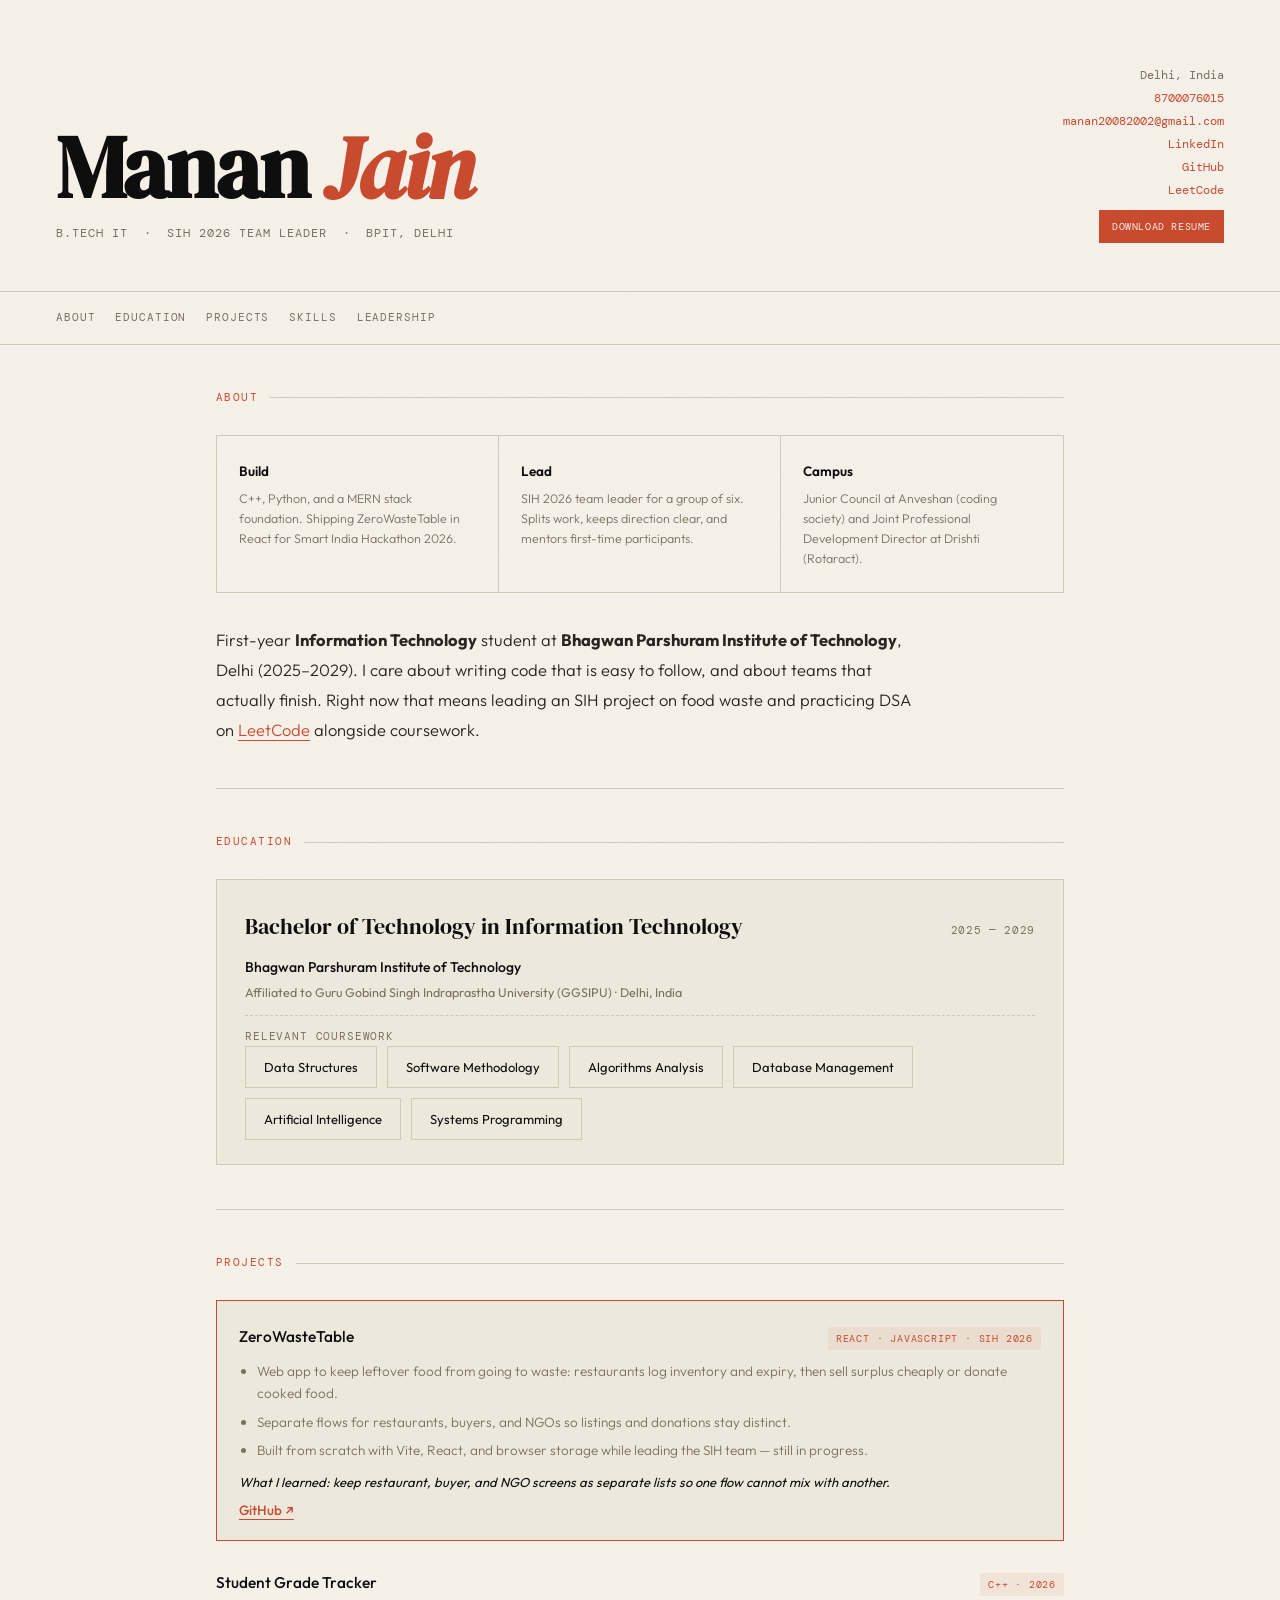
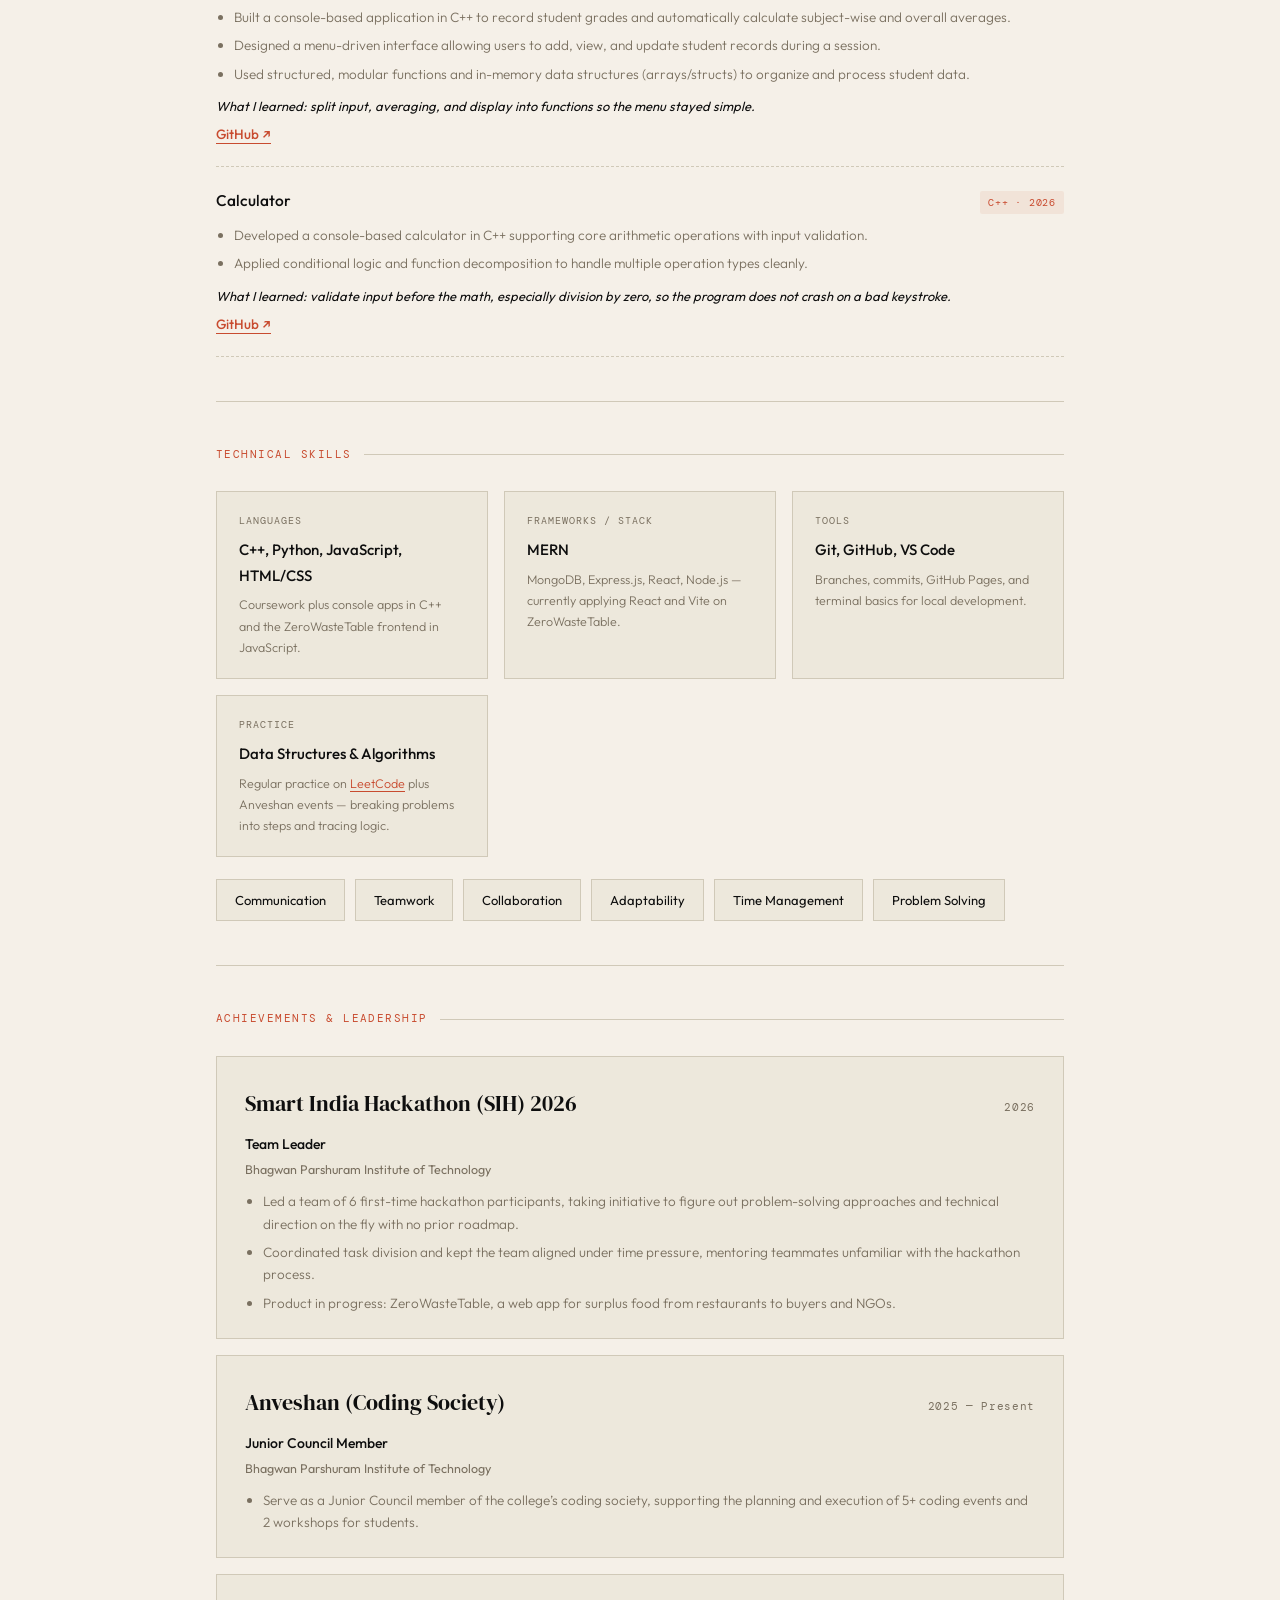
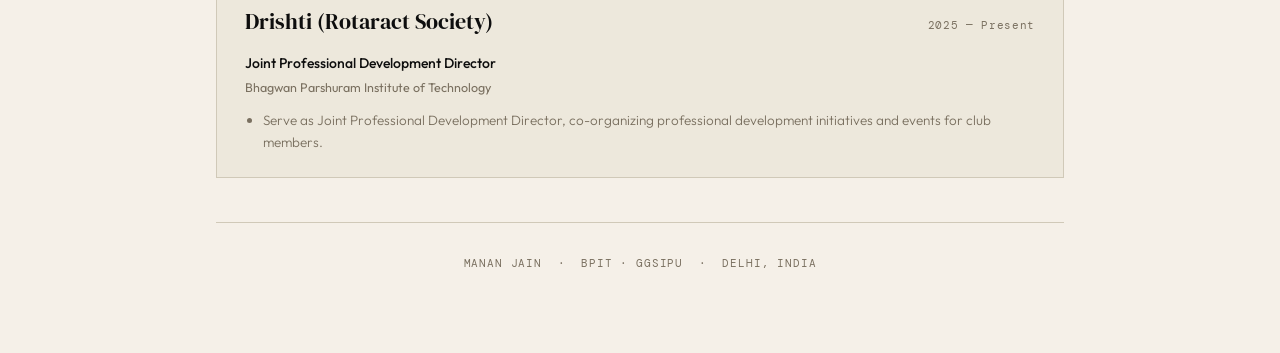
==== commit 3453a033: "Align the portfolio with the resume and add a PDF download. Include LeetCode, leadership, ZeroWasteT" ====
--- a/index.html
+++ b/index.html
@@ -3,214 +3,208 @@
 <head>
   <meta charset="UTF-8" />
   <meta name="viewport" content="width=device-width, initial-scale=1.0"/>
-  <title>Manan Jain — Resume</title>
+  <title>Manan Jain — Portfolio</title>
   <link href="https://fonts.googleapis.com/css2?family=DM+Serif+Display:ital@0;1&family=DM+Mono:wght@300;400;500&family=Outfit:wght@300;400;500;600&display=swap" rel="stylesheet"/>
   <link rel="stylesheet" href="styles.css"/>
-
 </head>
 <body>
- 
+
 <header>
   <div class="name-block">
     <h1>Manan <em>Jain</em></h1>
-    <p class="tagline">First-Year IT Student &nbsp;&middot;&nbsp; Thinker &nbsp;&middot;&nbsp; Communicator &nbsp;&middot;&nbsp; Builder in Progress</p>
+    <p class="tagline">B.Tech IT &nbsp;&middot;&nbsp; SIH 2026 Team Leader &nbsp;&middot;&nbsp; BPIT, Delhi</p>
   </div>
   <div class="contact-block">
-    <div>&#128205; Delhi, India</div>
+    <div>Delhi, India</div>
+    <div><a href="tel:+918700076015">8700076015</a></div>
     <div><a href="mailto:manan20082002@gmail.com">manan20082002@gmail.com</a></div>
-    <div><a href="https://github.com/Manajain20" target="_blank" rel="noopener">github.com/Manajain20</a></div>
-    <div><a href="https://www.linkedin.com/in/manan-jain-89a12937b" target="_blank" rel="noopener">linkedin.com/in/manan-jain</a></div>
+    <div><a href="https://www.linkedin.com/in/manan-jain-89a12937b" target="_blank" rel="noopener">LinkedIn</a></div>
+    <div><a href="https://github.com/Manajain20" target="_blank" rel="noopener">GitHub</a></div>
+    <div><a href="https://leetcode.com/u/Mananjain_20/" target="_blank" rel="noopener">LeetCode</a></div>
+    <div><a class="resume-btn" href="MananJainResume.pdf" download>Download resume</a></div>
   </div>
 </header>
- 
+
+<nav class="site-nav" aria-label="Sections">
+  <a href="#about">About</a>
+  <a href="#education">Education</a>
+  <a href="#projects">Projects</a>
+  <a href="#skills">Skills</a>
+  <a href="#leadership">Leadership</a>
+</nav>
+
 <div class="page">
- 
-  <!-- About -->
-  <section>
+
+  <section id="about">
     <div class="section-label">About</div>
     <div class="pillars">
       <div class="pillar">
-        <div class="pillar-icon">&#9881;&#65039;</div>
-        <div class="pillar-title">Technical Foundation</div>
-        <div class="pillar-desc">C++ and Python basics including variables, loops, functions and arrays. Actively building deeper fluency every day.</div>
+        <div class="pillar-title">Build</div>
+        <div class="pillar-desc">C++, Python, and a MERN stack foundation. Shipping ZeroWasteTable in React for Smart India Hackathon 2026.</div>
       </div>
       <div class="pillar">
-        <div class="pillar-icon">&#129504;</div>
-        <div class="pillar-title">Problem Solving</div>
-        <div class="pillar-desc">Structured, patient approach to breaking down complex problems. Strong at identifying edge cases and thinking through logic step by step.</div>
+        <div class="pillar-title">Lead</div>
+        <div class="pillar-desc">SIH 2026 team leader for a group of six. Splits work, keeps direction clear, and mentors first-time participants.</div>
       </div>
       <div class="pillar">
-        <div class="pillar-icon">&#128172;</div>
-        <div class="pillar-title">Communication</div>
-        <div class="pillar-desc">Clear, courteous and collaborative. Comfortable explaining ideas to peers, asking the right questions, and working respectfully in teams.</div>
+        <div class="pillar-title">Campus</div>
+        <div class="pillar-desc">Junior Council at Anveshan (coding society) and Joint Professional Development Director at Drishti (Rotaract).</div>
       </div>
     </div>
     <p class="about-text">
-      A <strong>first-year Information Technology student</strong> at BPIT, Delhi, who believes great outcomes come from combining solid technical skill, sharp analytical thinking, and clear communication in equal measure. I am building my programming foundation in <strong>C++ and Python</strong>, and currently shipping a web app, <strong>ZeroWasteTable</strong>, with HTML, CSS, JavaScript, and React. Early in my journey but earnest in my effort.
+      First-year <strong>Information Technology</strong> student at <strong>Bhagwan Parshuram Institute of Technology</strong>, Delhi (2025–2029). I care about writing code that is easy to follow, and about teams that actually finish. Right now that means leading an SIH project on food waste and practicing DSA on <a href="https://leetcode.com/u/Mananjain_20/" target="_blank" rel="noopener">LeetCode</a> alongside coursework.
     </p>
   </section>
- 
-  <!-- Education -->
-  <section>
+
+  <section id="education">
     <div class="section-label">Education</div>
     <div class="edu-card">
       <div class="edu-row">
-        <div class="edu-degree">B.Tech &mdash; Information Technology</div>
+        <div class="edu-degree">Bachelor of Technology in Information Technology</div>
         <div class="edu-year">2025 &mdash; 2029</div>
       </div>
-      <div class="edu-college">Bhagwan Parshuram Institute of Technology (BPIT)</div>
-      <div class="edu-university">Affiliated to Guru Gobind Singh Indraprastha University (GGSIPU) &middot; Delhi</div>
-      <div class="edu-note">Coursework: Introduction to Programming (C++), Data Structures (ongoing), Discrete Mathematics, Engineering Mathematics, Digital Logic</div>
-    </div>
-  </section>
- 
-  <!-- Technical Skills -->
-  <section>
-    <div class="section-label">Technical Skills</div>
-    <div class="skills-grid">
-      <div class="skill-card">
-        <div class="skill-card-label">Language</div>
-        <div class="skill-card-title">C++</div>
-        <div class="skill-card-desc">Variables, data types, loops, functions, arrays, basic OOP concepts (classes, objects)</div>
-        <div class="skill-bar"><div class="skill-bar-fill" style="width:52%"></div></div>
-      </div>
-      <div class="skill-card">
-        <div class="skill-card-label">Language</div>
-        <div class="skill-card-title">Python</div>
-        <div class="skill-card-desc">Variables, conditionals, loops, functions and basic I/O; comfortable with Python syntax and scripting fundamentals</div>
-        <div class="skill-bar"><div class="skill-bar-fill" style="width:48%"></div></div>
-      </div>
-      <div class="skill-card" style="border-color: var(--accent); background: rgba(200,75,47,0.05);">
-        <div class="skill-card-label" style="color: var(--accent);">Language ★ Featured</div>
-        <div class="skill-card-title">HTML &amp; CSS</div>
-        <div class="skill-card-desc">Forms, tables, semantic structure, CSS styling — comfortable building and designing web pages from scratch</div>
-        <div class="skill-bar"><div class="skill-bar-fill" style="width:68%"></div></div>
-      </div>
-      <div class="skill-card">
-        <div class="skill-card-label">Concept</div>
-        <div class="skill-card-title">Algorithmic Thinking</div>
-        <div class="skill-card-desc">Breaking problems into steps, tracing execution mentally, identifying edge cases</div>
-        <div class="skill-bar"><div class="skill-bar-fill" style="width:65%"></div></div>
-      </div>
-      <div class="skill-card">
-        <div class="skill-card-label">Language</div>
-        <div class="skill-card-title">JavaScript &amp; React</div>
-        <div class="skill-card-desc">Building ZeroWasteTable with Vite, React, and JavaScript — screens, forms, and browser storage</div>
-        <div class="skill-bar"><div class="skill-bar-fill" style="width:42%"></div></div>
-      </div>
-      <div class="skill-card">
-        <div class="skill-card-label">Tool</div>
-        <div class="skill-card-title">Dev Environment</div>
-        <div class="skill-card-desc">VS Code, GCC, terminal basics, Git and GitHub (branches, commits, GitHub Pages)</div>
-        <div class="skill-bar"><div class="skill-bar-fill" style="width:50%"></div></div>
-      </div>
-      <div class="skill-card">
-        <div class="skill-card-label">Concept</div>
-        <div class="skill-card-title">CS Fundamentals</div>
-        <div class="skill-card-desc">Number systems, Boolean logic, basic data structures awareness, flowcharting</div>
-        <div class="skill-bar"><div class="skill-bar-fill" style="width:48%"></div></div>
-      </div>
-      <div class="skill-card">
-        <div class="skill-card-label">Tool</div>
-        <div class="skill-card-title">AI-Assisted Workflows</div>
-        <div class="skill-card-desc">Proficient in leveraging AI tools (ChatGPT, Claude, Copilot) to accelerate research, debug code, draft content and solve problems faster</div>
-        <div class="skill-bar"><div class="skill-bar-fill" style="width:78%"></div></div>
-      </div>
-      <div class="skill-card">
-        <div class="skill-card-label">Skill</div>
-        <div class="skill-card-title">AI Implementation</div>
-        <div class="skill-card-desc">Applies artificial intelligence tools strategically into everyday tasks — from writing to coding — to reduce time consumption and improve output quality</div>
-        <div class="skill-bar"><div class="skill-bar-fill" style="width:72%"></div></div>
-      </div>
-      <div class="skill-card">
-        <div class="skill-card-label">Skill</div>
-        <div class="skill-card-title">Prompt Engineering</div>
-        <div class="skill-card-desc">Skilled at crafting clear, structured prompts to get precise, useful outputs from AI models — a critical skill in modern tech workflows</div>
-        <div class="skill-bar"><div class="skill-bar-fill" style="width:70%"></div></div>
-      </div>
-    </div>
-  </section>
- 
-  <!-- Projects -->
-  <section>
+      <div class="edu-college">Bhagwan Parshuram Institute of Technology</div>
+      <div class="edu-university">Affiliated to Guru Gobind Singh Indraprastha University (GGSIPU) &middot; Delhi, India</div>
+      <div class="edu-note">Relevant Coursework</div>
+      <div class="traits-list coursework">
+        <div class="trait">Data Structures</div>
+        <div class="trait">Software Methodology</div>
+        <div class="trait">Algorithms Analysis</div>
+        <div class="trait">Database Management</div>
+        <div class="trait">Artificial Intelligence</div>
+        <div class="trait">Systems Programming</div>
+      </div>
+    </div>
+  </section>
+
+  <section id="projects">
     <div class="section-label">Projects</div>
 
-    <div class="project-item">
+    <div class="project-item featured">
       <div class="project-header">
         <span class="project-name">ZeroWasteTable</span>
-        <span class="project-tag">React &middot; JavaScript &middot; In progress</span>
-      </div>
-      <div class="project-desc">A web app to keep leftover food from going to waste. Restaurants log inventory and expiry, then list surplus for buyers or donate cooked food to NGOs. Built from scratch with Vite, React, and local browser storage — no extra frameworks. <a href="https://github.com/Manajain20/ZeroWasteTable" target="_blank" rel="noopener">View on GitHub &#8599;</a></div>
-    </div>
- 
-    <div class="project-item">
-      <div class="project-header">
-        <span class="project-name">Basic Calculator (CLI)</span>
-        <span class="project-tag">C++ &middot; Academic</span>
-      </div>
-      <div class="project-desc">Implemented a command-line calculator supporting arithmetic operations with user input validation and switch-case control structures. Handled edge cases such as division by zero and invalid input gracefully. <a href="https://github.com/Manajain20/Basic-Calculator" target="_blank" rel="noopener">View on GitHub &#8599;</a></div>
-    </div>
- 
+        <span class="project-tag">React &middot; JavaScript &middot; SIH 2026</span>
+      </div>
+      <ul class="bullet-list">
+        <li>Web app to keep leftover food from going to waste: restaurants log inventory and expiry, then sell surplus cheaply or donate cooked food.</li>
+        <li>Separate flows for restaurants, buyers, and NGOs so listings and donations stay distinct.</li>
+        <li>Built from scratch with Vite, React, and browser storage while leading the SIH team — still in progress.</li>
+      </ul>
+      <p class="learn-note">What I learned: keep restaurant, buyer, and NGO screens as separate lists so one flow cannot mix with another.</p>
+      <p class="project-desc"><a href="https://github.com/Manajain20/ZeroWasteTable" target="_blank" rel="noopener">GitHub &#8599;</a></p>
+    </div>
+
     <div class="project-item">
       <div class="project-header">
         <span class="project-name">Student Grade Tracker</span>
-        <span class="project-tag">C++ &middot; Personal</span>
-      </div>
-      <div class="project-desc">Built a program to store and compute average grades for a list of students using arrays and functions. Focused on modular design by separating input, computation, and output into distinct functions. <a href="https://github.com/Manajain20/Student-Grade-Tracker" target="_blank" rel="noopener">View on GitHub &#8599;</a></div>
-    </div>
- 
+        <span class="project-tag">C++ &middot; 2026</span>
+      </div>
+      <ul class="bullet-list">
+        <li>Built a console-based application in C++ to record student grades and automatically calculate subject-wise and overall averages.</li>
+        <li>Designed a menu-driven interface allowing users to add, view, and update student records during a session.</li>
+        <li>Used structured, modular functions and in-memory data structures (arrays/structs) to organize and process student data.</li>
+      </ul>
+      <p class="learn-note">What I learned: split input, averaging, and display into functions so the menu stayed simple.</p>
+      <p class="project-desc"><a href="https://github.com/Manajain20/Student-Grade-Tracker" target="_blank" rel="noopener">GitHub &#8599;</a></p>
+    </div>
+
     <div class="project-item">
       <div class="project-header">
-        <span class="project-name">Personal Resume Website</span>
-        <span class="project-tag">HTML &middot; CSS &middot; Live</span>
-      </div>
-      <div class="project-desc">Designed and built a fully responsive personal resume website from scratch using HTML and CSS. Hosted live on GitHub Pages. <a href="https://manajain20.github.io/RESUME-MANAN-JAIN/" target="_blank" rel="noopener">View Live &#8599;</a> &nbsp;&middot;&nbsp; <a href="https://github.com/Manajain20/RESUME-MANAN-JAIN" target="_blank" rel="noopener">Source &#8599;</a></div>
-    </div>
-  </section>
- 
-  <!-- Strengths -->
-  <section>
-    <div class="section-label">Strengths</div>
-    <div class="traits-list">
-      <div class="trait">Analytical Thinking</div>
-      <div class="trait">Clear Communication</div>
-      <div class="trait">Active Listening</div>
-      <div class="trait">Courteous &amp; Professional</div>
-      <div class="trait">Attention to Detail</div>
-      <div class="trait">Collaborative</div>
-      <div class="trait">Patient Problem Solver</div>
-      <div class="trait">Structured Approach</div>
-      <div class="trait">Eager to Learn</div>
-    </div>
-  </section>
- 
-  <!-- Extracurriculars -->
-  <section>
-    <div class="section-label">Extracurriculars &amp; Interests</div>
+        <span class="project-name">Calculator</span>
+        <span class="project-tag">C++ &middot; 2026</span>
+      </div>
+      <ul class="bullet-list">
+        <li>Developed a console-based calculator in C++ supporting core arithmetic operations with input validation.</li>
+        <li>Applied conditional logic and function decomposition to handle multiple operation types cleanly.</li>
+      </ul>
+      <p class="learn-note">What I learned: validate input before the math, especially division by zero, so the program does not crash on a bad keystroke.</p>
+      <p class="project-desc"><a href="https://github.com/Manajain20/Basic-Calculator" target="_blank" rel="noopener">GitHub &#8599;</a></p>
+    </div>
+  </section>
+
+  <section id="skills">
+    <div class="section-label">Technical Skills</div>
     <div class="skills-grid">
       <div class="skill-card">
-        <div class="skill-card-label">Interest</div>
-        <div class="skill-card-title">Competitive Programming</div>
-        <div class="skill-card-desc">Exploring beginner problems on Codeforces and LeetCode to sharpen algorithmic thinking</div>
-      </div>
-      <div class="skill-card">
-        <div class="skill-card-label">Activity</div>
-        <div class="skill-card-title">Debate &amp; Discussion</div>
-        <div class="skill-card-desc">Participated in school-level debates; comfortable articulating and defending structured arguments in front of an audience</div>
-      </div>
-      <div class="skill-card">
-        <div class="skill-card-label">Interest</div>
-        <div class="skill-card-title">Technology Reading</div>
-        <div class="skill-card-desc">Regularly reading about software development, computer history, and how modern systems are built</div>
-      </div>
-    </div>
-  </section>
- 
+        <div class="skill-card-label">Languages</div>
+        <div class="skill-card-title">C++, Python, JavaScript, HTML/CSS</div>
+        <div class="skill-card-desc">Coursework plus console apps in C++ and the ZeroWasteTable frontend in JavaScript.</div>
+      </div>
+      <div class="skill-card">
+        <div class="skill-card-label">Frameworks / Stack</div>
+        <div class="skill-card-title">MERN</div>
+        <div class="skill-card-desc">MongoDB, Express.js, React, Node.js — currently applying React and Vite on ZeroWasteTable.</div>
+      </div>
+      <div class="skill-card">
+        <div class="skill-card-label">Tools</div>
+        <div class="skill-card-title">Git, GitHub, VS Code</div>
+        <div class="skill-card-desc">Branches, commits, GitHub Pages, and terminal basics for local development.</div>
+      </div>
+      <div class="skill-card">
+        <div class="skill-card-label">Practice</div>
+        <div class="skill-card-title">Data Structures &amp; Algorithms</div>
+        <div class="skill-card-desc">Regular practice on <a href="https://leetcode.com/u/Mananjain_20/" target="_blank" rel="noopener">LeetCode</a> plus Anveshan events — breaking problems into steps and tracing logic.</div>
+      </div>
+    </div>
+    <div class="traits-list soft-skills">
+      <div class="trait">Communication</div>
+      <div class="trait">Teamwork</div>
+      <div class="trait">Collaboration</div>
+      <div class="trait">Adaptability</div>
+      <div class="trait">Time Management</div>
+      <div class="trait">Problem Solving</div>
+    </div>
+  </section>
+
+  <section id="leadership">
+    <div class="section-label">Achievements &amp; Leadership</div>
+    <div class="stack">
+
+      <div class="edu-card">
+        <div class="edu-row">
+          <div class="edu-degree">Smart India Hackathon (SIH) 2026</div>
+          <div class="edu-year">2026</div>
+        </div>
+        <div class="edu-college">Team Leader</div>
+        <div class="edu-university">Bhagwan Parshuram Institute of Technology</div>
+        <ul class="bullet-list">
+          <li>Led a team of 6 first-time hackathon participants, taking initiative to figure out problem-solving approaches and technical direction on the fly with no prior roadmap.</li>
+          <li>Coordinated task division and kept the team aligned under time pressure, mentoring teammates unfamiliar with the hackathon process.</li>
+          <li>Product in progress: ZeroWasteTable, a web app for surplus food from restaurants to buyers and NGOs.</li>
+        </ul>
+      </div>
+
+      <div class="edu-card">
+        <div class="edu-row">
+          <div class="edu-degree">Anveshan (Coding Society)</div>
+          <div class="edu-year">2025 &mdash; Present</div>
+        </div>
+        <div class="edu-college">Junior Council Member</div>
+        <div class="edu-university">Bhagwan Parshuram Institute of Technology</div>
+        <ul class="bullet-list">
+          <li>Serve as a Junior Council member of the college’s coding society, supporting the planning and execution of 5+ coding events and 2 workshops for students.</li>
+        </ul>
+      </div>
+
+      <div class="edu-card">
+        <div class="edu-row">
+          <div class="edu-degree">Drishti (Rotaract Society)</div>
+          <div class="edu-year">2025 &mdash; Present</div>
+        </div>
+        <div class="edu-college">Joint Professional Development Director</div>
+        <div class="edu-university">Bhagwan Parshuram Institute of Technology</div>
+        <ul class="bullet-list">
+          <li>Serve as Joint Professional Development Director, co-organizing professional development initiatives and events for club members.</li>
+        </ul>
+      </div>
+
+    </div>
+  </section>
+
   <footer>
-    resume-MananJain &nbsp;&middot;&nbsp; BPIT &middot; GGSIPU &nbsp;&middot;&nbsp; Delhi, India
+    Manan Jain &nbsp;&middot;&nbsp; BPIT &middot; GGSIPU &nbsp;&middot;&nbsp; Delhi, India
   </footer>
- 
+
 </div>
 </body>
 </html>
- 
--- a/styles.css
+++ b/styles.css
@@ -81,6 +81,48 @@
 }
  
 .contact-block a:hover { border-color: var(--accent); }
+
+.resume-btn {
+  display: inline-block;
+  margin-top: 8px;
+  padding: 6px 12px;
+  border: 1px solid var(--accent);
+  color: var(--paper) !important;
+  background: var(--accent);
+  border-bottom: none !important;
+  letter-spacing: 0.06em;
+  text-transform: uppercase;
+  font-size: 10px;
+}
+
+.resume-btn:hover {
+  background: var(--ink);
+  border-color: var(--ink);
+}
+
+.site-nav {
+  display: flex;
+  flex-wrap: wrap;
+  gap: 8px 20px;
+  padding: 16px 56px;
+  border-bottom: 1px solid var(--line);
+  font-family: var(--mono);
+  font-size: 11px;
+  letter-spacing: 0.08em;
+  text-transform: uppercase;
+}
+
+.site-nav a {
+  color: var(--muted);
+  text-decoration: none;
+  border-bottom: 1px solid transparent;
+  transition: color 0.2s, border-color 0.2s;
+}
+
+.site-nav a:hover {
+  color: var(--accent);
+  border-color: var(--accent);
+}
  
 .page {
   max-width: 960px;
@@ -153,9 +195,10 @@
   font-weight: 300;
 }
  
-.about-text strong {
-  font-weight: 500;
-  color: var(--ink);
+.about-text a {
+  color: var(--accent);
+  text-decoration: none;
+  border-bottom: 1px solid var(--accent);
 }
  
 .skills-grid {
@@ -196,6 +239,12 @@
   font-size: 12.5px;
   color: var(--muted);
   font-weight: 300;
+}
+
+.skill-card-desc a {
+  color: var(--accent);
+  text-decoration: none;
+  border-bottom: 1px solid var(--accent);
 }
  
 .skill-bar {
@@ -254,11 +303,36 @@
  
 .edu-note {
   margin-top: 12px;
-  font-size: 12.5px;
-  color: var(--muted);
-  font-style: italic;
+  color: var(--muted);
   border-top: 1px dashed var(--line);
   padding-top: 12px;
+  font-family: var(--mono);
+  font-size: 10.5px;
+  letter-spacing: 0.08em;
+  text-transform: uppercase;
+}
+
+.stack {
+  display: flex;
+  flex-direction: column;
+  gap: 16px;
+}
+
+.bullet-list {
+  margin-top: 10px;
+  padding-left: 18px;
+  font-family: var(--sans);
+  font-size: 13.5px;
+  font-style: normal;
+  letter-spacing: 0;
+  text-transform: none;
+  color: var(--muted);
+  font-weight: 300;
+  line-height: 1.65;
+}
+
+.bullet-list li + li {
+  margin-top: 6px;
 }
  
 .project-item {
@@ -266,7 +340,17 @@
   border-bottom: 1px dashed var(--line);
 }
  
-.project-item:last-child { border-bottom: none; }
+.project-item.featured {
+  padding: 22px 22px 18px;
+  background: var(--cream);
+  border: 1px solid var(--line);
+  border-color: var(--accent);
+  margin-bottom: 8px;
+}
+
+.traits-list.soft-skills {
+  margin-top: 22px;
+}
  
 .project-header {
   display: flex;
@@ -306,6 +390,14 @@
   border-bottom: 1px solid var(--accent);
   font-weight: 500;
 }
+
+.learn-note {
+  margin-top: 10px;
+  font-size: 13px;
+  color: var(--ink);
+  font-style: italic;
+  font-weight: 400;
+}
  
 .traits-list {
   display: flex;
@@ -343,7 +435,7 @@
 @media print { body::before { display: none; } }
  
 @media (max-width: 700px) {
-  header, .page { padding-left: 24px; padding-right: 24px; }
+  header, .page, .site-nav { padding-left: 24px; padding-right: 24px; }
   header { grid-template-columns: 1fr; }
   .contact-block { text-align: left; }
   .pillars { grid-template-columns: 1fr; }
